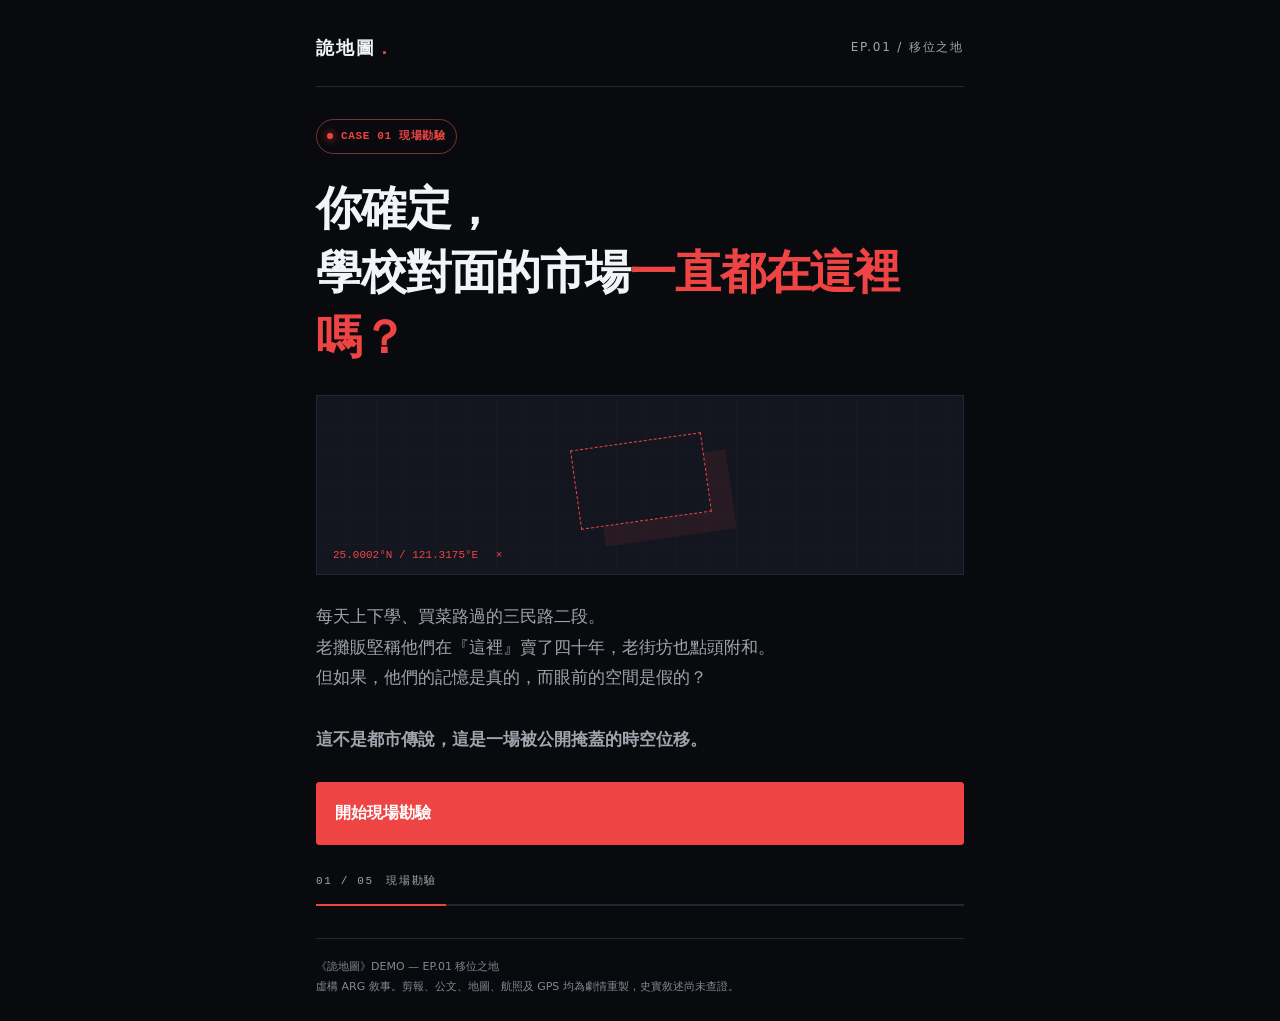
==== index.html @ fd5739d7 "Add files via upload" ====
<!doctype html><html lang="zh-Hant"><head><meta charset="utf-8"><meta name="viewport" content="width=device-width,initial-scale=1"><meta name="theme-color" content="#090a0d"><title>《詭地圖》Demo: EP.01 移位之地</title><style>
:root{color-scheme:dark;--bg:#0b0c0e;--panel:#15181f;--ink:#e9e8e2;--muted:#a1a5ae;--red:#ef4444;--line:#30343d}
*{box-sizing:border-box}body{margin:0;background:var(--bg);color:var(--ink);font-family:system-ui,-apple-system,"Noto Sans TC",sans-serif;line-height:1.8}button{font:inherit;cursor:pointer}button:focus-visible,[tabindex]:focus-visible{outline:3px solid #ffcf88;outline-offset:5px}button:disabled{cursor:default}main{max-width:640px;margin:auto;padding:24px 20px 48px}.masthead{display:flex;justify-content:space-between;align-items:center;padding:8px 0 22px;border-bottom:1px solid var(--line);font-size:12px;letter-spacing:.15em;color:var(--muted)}.brand{color:var(--ink);font-weight:800;font-size:18px}.screen{display:none;padding-top:32px}.screen.active{display:block}[hidden]{display:none!important}.badge{display:inline-block;color:var(--red);font:700 11px/1.7 monospace;letter-spacing:.12em;border:1px solid #793333;padding:7px 10px}.eyebrow{font:12px/1.6 monospace;letter-spacing:.2em;color:var(--muted)}h1,h2{line-height:1.4;letter-spacing:-.025em;margin:22px 0}h1{font-size:clamp(30px,7vw,46px)}h2{font-size:clamp(26px,6vw,34px)}p{margin:16px 0}.muted{color:var(--muted)}.lead{font-size:17px}.action{display:block;width:100%;border:1px solid var(--red);border-radius:3px;background:var(--red);color:#fff;padding:16px 18px;text-align:left;font-weight:750;margin-top:28px;min-height:56px}.action:hover{background:#d83434}.panel{background:var(--panel);border:1px solid var(--line);padding:22px}.hook-art{height:180px;position:relative;overflow:hidden;margin:26px 0;background:repeating-linear-gradient(0deg,transparent 0 29px,#252a334d 30px),repeating-linear-gradient(90deg,transparent 0 29px,#252a334d 30px),var(--panel);border:1px solid var(--line)}.hook-art:before{content:"";position:absolute;width:130px;height:78px;left:calc(50% - 65px);top:45px;border:1px dashed #ef4444;transform:rotate(-8deg);box-shadow:22px 20px 0 #ef444417}.hook-art:after{content:"25.0002°N / 121.3175°E　 ×";position:absolute;bottom:12px;left:16px;color:var(--red);font:11px monospace}.quote{border-left:2px solid var(--red);padding-left:18px}.progress{display:flex;flex-wrap:wrap;gap:8px;margin:22px 0 16px}.tag{font:12px/1.7 monospace;padding:7px 9px;border:1px solid var(--line);background:var(--panel);color:var(--muted)}.tag.found{color:#ff9292;border-color:#a13a3a}.document{color:#29271f;background:#e9dfc6;background-image:repeating-linear-gradient(0deg,#82744608 0 1px,transparent 1px 5px);padding:26px 22px;border:1px solid #b6a989;font-family:"Noto Serif TC","PMingLiU",serif;box-shadow:0 10px 30px #0005}.doc-top{font-size:11px;color:#6c624e;letter-spacing:.12em;border-bottom:1px solid #aa9d80;padding-bottom:12px}.document h3{text-align:center;font-size:24px;margin:22px 0 8px}.doc-number{text-align:right;font-size:12px}.document p{line-height:2}.clue{display:inline-flex;align-items:center;justify-content:center;min-height:46px;min-width:54px;padding:2px 10px;margin:3px 2px;border:1px dashed #867b66;border-radius:3px;background:#fff4;color:#28241c;font-weight:bold;vertical-align:middle}.clue:hover{background:#fff9}.clue[aria-pressed="true"]{background:#ef444426;color:#a91b1b;border:2px solid #b92828;text-decoration:underline;text-underline-offset:5px}.stamp{display:none;transform:rotate(-5deg);border:3px double #b12626;color:#ac2222;text-align:center;padding:12px 8px;margin:25px 0 10px;font:700 14px/1.8 monospace;letter-spacing:.05em}.stamp.visible{display:block}.insight{margin-top:24px;border-left:3px solid var(--red);padding:2px 0 2px 18px}.map-legend{display:flex;justify-content:space-between;font:11px monospace;color:var(--muted);margin:22px 0 10px}.comparison{position:relative;aspect-ratio:1/1;width:100%;overflow:hidden;border:1px solid #62615b;background:#ded1ac;touch-action:pan-y;user-select:none;-webkit-user-select:none}.map-layer{position:absolute;inset:0;width:100%;height:100%}.modern{clip-path:inset(0 0 0 50%)}.divider{position:absolute;left:50%;top:0;bottom:0;width:48px;transform:translateX(-50%);cursor:ew-resize;touch-action:none;z-index:3}.divider:before{content:"";position:absolute;left:23px;top:0;bottom:0;width:2px;background:#fff;box-shadow:0 0 8px #0008}.grip{position:absolute;top:50%;left:0;transform:translateY(-50%);width:48px;height:54px;display:grid;place-items:center;border:1px solid #ff9999;border-radius:4px;background:#ba3232;color:#fff;box-shadow:0 4px 15px #0006;font:20px monospace}.map-help{font-size:12px;color:var(--muted);text-align:center;margin:10px 0 22px}.note-title{font:11px monospace;color:var(--red);letter-spacing:.12em}.observation p{font-size:14px}.case-seal{width:70px;height:70px;border:1px solid #803333;border-radius:50%;display:grid;place-items:center;color:var(--red);font:32px monospace;margin:32px 0}.punchline{font-size:clamp(28px,6.8vw,42px);line-height:1.6}.red{color:var(--red)}dl{margin:0}dl>div{padding:15px 0;border-bottom:1px solid var(--line)}dl>div:last-child{border:0;padding-bottom:0}dt{font:11px monospace;color:var(--muted);letter-spacing:.1em}dd{margin:6px 0 0;font-size:15px}.footer{color:#828793;font-size:11px;line-height:1.8;border-top:1px solid var(--line);margin-top:32px;padding-top:18px}.steps{font:11px monospace;color:var(--muted);margin-top:28px;letter-spacing:.15em}@media(max-width:380px){main{padding:16px 14px 32px}.document{padding:20px 14px}.panel{padding:18px}.badge{letter-spacing:0}}

:root{--bg:#090a0d;--panel:#13161f;--line:#232735;--ink:#f1f5f9}main{max-width:680px;margin:0 auto;padding:24px 16px;min-height:100vh}.badge{border-radius:30px;letter-spacing:.06em}.badge:before{content:"";display:inline-block;width:6px;height:6px;border-radius:50%;background:var(--red);box-shadow:0 0 9px var(--red);margin-right:8px}.document{background-color:#f5eee1;color:#1c1917;margin-top:20px}.document.newspaper{background-color:#e5d8be;border-top:4px double #73614d}.document p{line-height:2.15}.clue{font-family:inherit;max-width:100%;min-height:48px;white-space:normal;text-align:left}.clue.selected{background:rgba(239,68,68,.2);border-bottom:2px solid #ef4444;color:#922c29}.clue.invalid{border-color:#b77916;background:#f59e0b25}.slot{padding:11px 14px;border:1px solid var(--line);font-size:13px;margin:8px 0;color:var(--muted)}.slot.confirmed{color:#ffadad;border-color:#884141;background:#ef44440c}.feedback{min-height:28px;color:#f5bb5f;font-size:13px}.stamp{color:#ef4444;border-color:#ef4444;position:relative;background:#13161fe8}.stamp.visible{animation:stamp-pop .35s ease-out}@keyframes stamp-pop{from{transform:scale(1.16) rotate(-5deg);opacity:0}to{transform:scale(1) rotate(-5deg);opacity:1}}.comparison{max-width:400px;max-height:400px;margin:auto;touch-action:none;--pos:50%}.modern{clip-path:inset(0 0 0 calc(var(--pos,50%)))}.divider{left:var(--pos,50%)}.map-legend{max-width:400px;margin:22px auto 10px}.era-controls{display:flex;gap:6px;margin:20px 0 12px}.era-controls button{flex:1;padding:12px 4px;min-height:48px;border:1px solid var(--line);background:var(--panel);color:var(--muted);font-size:12px;border-radius:4px}.era-controls button[aria-pressed=true]{background:#ef444419;border-color:var(--red);color:#fff}.gps-map{position:relative;aspect-ratio:1;max-width:500px;margin:auto;overflow:hidden;border:1px solid var(--line)}.gps-map svg{display:block;width:100%;height:100%}.era-layer{display:none}.era-layer.active{display:block}.diagnosis{font-size:14px;padding:16px;background:var(--panel);border-left:2px solid var(--red);min-height:112px}.chilling-quote{padding:30px 12px;margin-top:24px;border-top:1px solid #733737;border-bottom:1px solid #733737;text-align:center;font-size:23px;letter-spacing:.08em}.chilling-quote strong{font-size:32px;color:var(--red)}.punchline{text-align:center;font-size:26px;font-weight:900;margin:32px 0;line-height:1.5}.punchline span{display:block;margin-top:8px}.simulation{font-size:11px;color:#8d929d;margin:10px 0}.context{font-size:14px}.progress-bar{height:2px;background:var(--line);margin-top:16px}.progress-bar span{display:block;background:var(--red);width:20%;height:2px}@media(prefers-reduced-motion:reduce){*{animation:none!important;scroll-behavior:auto!important}}
</style></head><body><main>
<header class="masthead"><span class="brand">詭地圖<span class="red">．</span></span><span>EP.01 / 移位之地</span></header>
<section class="screen active" id="screen-intro" aria-labelledby="intro-title"><span class="badge">CASE 01 現場勘驗</span><h1 id="intro-title" tabindex="-1">你確定，<br>學校對面的市場<span class="red">一直都在這裡嗎？</span></h1><div class="hook-art" aria-hidden="true"></div><p class="muted lead">每天上下學、買菜路過的三民路二段。<br>老攤販堅稱他們在『這裡』賣了四十年，老街坊也點頭附和。<br>但如果，他們的記憶是真的，而眼前的空間是假的？<br><br><strong class="white">這不是都市傳說，這是一場被公開掩蓋的時空位移。</strong></p><button class="action" data-next="screen-evidence-1">開始現場勘驗</button></section>
<section class="screen" id="screen-evidence-1" aria-labelledby="evidence-title"><span class="badge">EVIDENCE 01 供詞與官方檔案交叉審查</span><h2 id="evidence-title" tabindex="-1">同一句「這裡」，<br>兩個不同的地址。</h2><p><strong>老攤販堅稱在『這裡』賣了40年。請從下方兩份檔案中，各找出一個互相矛盾的空間事實：</strong></p><div aria-live="polite"><div id="slot-a" class="slot">檔案 A 矛盾：等待選取...</div><div id="slot-b" class="slot">檔案 B 矛盾：等待選取...</div></div>
<article class="document newspaper"><div class="doc-top">FILE A / 劇情剪報重製</div><h3>四十年的店，搬得走嗎？</h3><p class="doc-number">《桃城民報》2020.10.15 地方專題</p><p>走進昏暗潮濕的走廊，林老闆一邊剁肉一邊苦笑。<br>『我們在<button class="clue" data-doc="a" data-valid="true" aria-pressed="false">中正路老店做了四十年</button>，兩代人的青春都在這。如今市府捷運要動工，說要拆遷，叫大家怎麼捨得？』<br>市場自治會表示，曾爭取配合<button class="clue" data-doc="a" data-valid="false" aria-pressed="false">G07站施工期程</button>延緩搬遷，但未獲採納...</p></article>
<article class="document"><div class="doc-top">FILE B / 劇情公文重製・非原件</div><h3>桃園市政府捷運工程局</h3><p class="doc-number">桃園市政府捷運工程局 / 桃捷字第1100018號</p><p>主旨：捷運綠線 G08 站工區範圍內舊市場拆遷公告。<br>說明：<br>一、原建物將於 110 年 3 月 31 日封閉拆除。<br>二、安置基地為小檜溪重劃區<button class="clue" data-doc="b" data-valid="true" aria-pressed="false">三民路二段新址</button>，定於民國 110 年 <button class="clue" data-doc="b" data-valid="false" aria-pressed="false">4月開始試營運</button>。<br>三、請各商戶依排定動線遷入，原址列入捷運開挖禁區。</p></article>
<p class="feedback" id="feedback" role="status"></p><div id="deduction" hidden><div class="stamp visible">[ 空間位移確定：供詞矛盾 ]</div><div class="panel"><p>「老攤販沒有說謊，但他口中的『這裡』根本不是『這裡』。<br>他賣了 40 年的是中正路舊址；學校對面的這座鋼構建築，遷入甚至還不滿 10 年。」</p></div><button class="action" data-next="screen-curtain">市場搬來以前，這裡到底是什麼？ →</button></div></section>
<section class="screen" id="screen-curtain" aria-labelledby="curtain-title"><span class="badge">EVIDENCE 02 同坐標對位 (25.0002°N, 121.3175°E)</span><h2 id="curtain-title" tabindex="-1">街道下面，是另一個年代。</h2><p class="muted">左右拖動中央白線，親手把現代城市像貼紙一樣剝開：</p><div class="map-legend"><span>1904 / 臺灣堡圖</span><span>2026 / 現代街廓</span></div><div class="comparison" id="comparison"><svg class="map-layer" viewBox="0 0 500 500" role="img" aria-label="1904臺灣堡圖風格示意：小檜溪庄的水田、水道和竹圍">
<defs><pattern id="paddy-pattern" width="35" height="35" patternUnits="userSpaceOnUse"><path d="M9 20v-9m-5 6 5-6 5 6m10 13v-9m-5 6 5-6 5 6" fill="none" stroke="#887951" stroke-width="1"/></pattern><pattern id="bamboo" width="14" height="14" patternUnits="userSpaceOnUse"><path d="M4 0v14M0 5h8M0 10h8M4 6l8-4" stroke="#626347" fill="none"/></pattern></defs>
<path fill="#ded3bc" d="M0 0h500v500H0z"/><path fill="url(#paddy-pattern)" d="M0 0h500v500H0z"/>
<g fill="none" stroke="#b1a17b" stroke-width="2"><path d="M0 100 150 120 220 70 500 96M0 327 130 290 278 350 500 325M100 0 120 125 90 285 145 500M370 0 355 150 410 310 362 500"/></g>
<path d="M-20 405C90 400 66 300 170 298S296 230 282 162 380 125 374 50 449 13 512-20" fill="none" stroke="#807e60" stroke-width="21"/><path d="M-20 405C90 400 66 300 170 298S296 230 282 162 380 125 374 50 449 13 512-20" fill="none" stroke="#4d7367" stroke-width="12" opacity="0.6"/>
<path d="M37 170Q92 140 158 166L197 220 162 263 74 259 30 218Z" fill="#d7c79e" stroke="#506746" stroke-width="8" stroke-dasharray="3 5"/>
<g fill="#746851" stroke="#524b3b"><path d="M65 189h28v19H65zM110 176h24v21h-24zM135 214h30v18h-30zM79 226h25v17H79z"/></g>
<g fill="#524a36" font-family="serif"><text x="28" y="46" font-size="15">明治三十七年・臺灣堡圖</text><text x="308" y="387" font-size="23" writing-mode="vertical-rl">桃澗堡 小檜溪庄</text><text x="168" y="420" font-size="13" transform="rotate(-23 168 420)">水 田</text></g>
<g stroke="#ef4444" fill="none" stroke-width="1.5"><circle cx="250" cy="250" r="15"/><path d="M225 250h50M250 225v50"/></g><text x="24" y="476" fill="#75664b" font-size="10">堡圖風格重繪 / 非測繪原圖</text>
<text x="42" y="283" fill="#506746" font-family="serif" font-size="14">竹圍宅院</text><text x="300" y="112" fill="#4d7367" font-family="serif" font-size="14">灌溉水圳</text></svg><svg class="map-layer modern" id="modern-map" viewBox="0 0 500 500" role="img" aria-label="2026街廓示意：三民路二段、自強路、新永和市場與青溪國小">
<path fill="#121622" d="M0 0h500v500H0z"/><g fill="#28333e" stroke="#41505b" stroke-width="2"><path d="M20 22h172v106H20zM238 22h240v106H238zM22 190h169v124H22zM20 368h172v109H20zM352 190h125v120H352zM355 370h122v107H355z"/></g>
<g stroke="#52616a" fill="none"><path d="M0 158h500M220 0v500M0 343h500" stroke-width="33"/><path d="M0 158h500M220 0v500M0 343h500" stroke="#929684" stroke-width="1" stroke-dasharray="10 10"/></g>
<path fill="#744244" stroke="#ef7777" stroke-width="2" d="M244 200h95v102h-95z"/><path fill="#344d46" stroke="#779389" stroke-width="2" d="M245 373h95v100h-95z"/>
<g fill="#ebeee9" font-family="sans-serif" text-anchor="middle"><text x="352" y="153" font-size="17">三民路二段</text><text x="220" y="80" font-size="16" writing-mode="vertical-rl">自強路</text><text x="291" y="227" font-size="13">新永和市場</text><text x="291" y="247" font-size="10">(2021遷入)</text><text x="292" y="407" font-size="13">青溪國小</text><text x="292" y="427" font-size="10">(自強路80號)</text></g>
<g stroke="#ef4444" fill="none" stroke-width="1.5"><circle cx="250" cy="250" r="15"/><path d="M225 250h50M250 225v50"/></g><text x="24" y="476" fill="#b0bdc6" font-size="10">2026 街廓示意 / 非導航用途</text>
</svg><div class="divider" id="divider" role="slider" tabindex="0" aria-label="歷史地圖顯示比例" aria-valuemin="0" aria-valuemax="100" aria-valuenow="50" aria-orientation="horizontal"><span class="grip" aria-hidden="true">‹ ›</span></div></div><p class="map-help">拖曳白線，或使用方向鍵調整</p><aside class="panel observation"><p><strong>對位現勘紀錄：</strong><br>你現在站立的市場生鮮區與柏油車道，百年前完全沒有街道痕跡。整片都是<strong>桃澗堡小檜溪庄</strong>的連綿水田，只有一條無名古水圳穿過今天的三民路。</p></aside><p class="simulation">劇情地圖示意重繪，非原始堡圖或精確測繪套疊。</p><button class="action" data-next="screen-chronology">調閱最後失蹤者 GPS 檔案 →</button></section>
<section class="screen" id="screen-chronology" aria-labelledby="chronology-title"><span class="badge">EVIDENCE 03 失蹤者軌跡異常檢驗</span><h2 id="chronology-title" tabindex="-1">她走過的路，<br>不在這張地圖上。</h2><div class="panel context">2026 年 10 月 2 日 21:14，青溪國小周邊一名女學生失去聯絡。<br>警方調出她的智慧手環最後 500 公尺 GPS 航跡——路線極其荒謬，完全無法解釋。</div><p class="simulation">虛構失蹤案件 / 模擬 GPS 航跡</p><div class="era-controls" role="group" aria-label="切換背景年代"><button data-era="2026" aria-pressed="true">2026 現代街區</button><button data-era="1904" aria-pressed="false">1904 臺灣堡圖</button><button data-era="1945" aria-pressed="false">1945 航照空拍</button></div>
<div class="gps-map"><svg viewBox="0 0 500 500" role="img" aria-labelledby="gps-title"><title id="gps-title">固定GPS紅線與三年代背景比較</title><defs><pattern id="gps-paddy" width="30" height="30" patternUnits="userSpaceOnUse"><path d="M10 24V9m-5 7 5-7 5 7" fill="none" stroke="#7b7754" stroke-width="1"/></pattern><pattern id="tree-pattern" width="47" height="41" patternUnits="userSpaceOnUse"><circle cx="13" cy="12" r="11" fill="#343a35"/><circle cx="35" cy="31" r="13" fill="#555d53"/><circle cx="11" cy="10" r="6" fill="#747b68"/></pattern><filter id="grain"><feTurbulence type="fractalNoise" baseFrequency=".65" numOctaves="3" seed="9"/><feColorMatrix type="saturate" values="0"/><feComponentTransfer><feFuncA type="linear" slope=".23"/></feComponentTransfer><feBlend in="SourceGraphic" mode="multiply"/></filter><filter id="glow" x="-100%" y="-100%" width="300%" height="300%"><feGaussianBlur stdDeviation="3"/></filter></defs>
<g class="era-layer active" id="era-2026"><path fill="#121622" d="M0 0h500v500H0z"/><g fill="#2b3546" stroke="#5e6a80" stroke-width="2"><path d="M85 220h194v145H85z"/><path d="M300 120h143v130H300z"/><path d="M32 22h230v95H32zM25 140h200v52H25zM330 315h150v153H330z"/></g><path d="M0 400h500M290 0v500" stroke="#64717f" stroke-width="25"/><path d="M300 125H445V260H300" stroke="#e0d9c7" stroke-width="7" fill="none"/><path d="M365 50v58h90V50" stroke="#637080" stroke-width="12" fill="none"/><g fill="#e1e6ec" font-size="15" font-family="sans-serif"><text x="105" y="260">新永和市場</text><text x="109" y="282" font-size="11">生鮮區 / 鋼構鐵皮</text><text x="325" y="167">青溪國小</text><text x="315" y="189" font-size="11">混凝土圍牆</text><text x="35" y="392">三民路二段</text><text x="301" y="470" transform="rotate(-90 301 470)">自強路</text><text x="368" y="40" font-size="12">封閉盲巷</text></g></g>
<g class="era-layer" id="era-1904"><path fill="#ded3bc" d="M0 0h500v500H0z"/><path fill="url(#gps-paddy)" d="M0 0h500v500H0z"/><g fill="#8ca99855" stroke="#768b72" stroke-width="2"><path d="M20 80h230l-30 140-100 80H20zM40 330l65 17-63 111zM270 290l80-46 120 12v209H120z"/></g><path d="M0 310Q90 285 110 218T255 122T485 28" stroke="#4d7367" opacity=".6" stroke-width="12" fill="none"/><path d="M80 420L160 330L250 250L320 200L410 90" stroke="#807957" stroke-width="23" stroke-linejoin="round" fill="none"/><path d="M80 420L160 330L250 250L320 200L410 90" stroke="#c5b895" stroke-width="16" stroke-linejoin="round" fill="none"/><ellipse cx="413" cy="67" rx="57" ry="44" stroke="#506746" stroke-width="9" stroke-dasharray="3 5" fill="#c8bd9d"/><path d="M390 46h43v30h-43z" fill="#635c47"/><g font-family="serif" fill="#4f5237" font-size="18"><text x="27" y="48">桃澗堡 小檜溪庄</text><text x="302" y="335">水田埂道</text><text x="308" y="112" font-size="13">竹圍入口</text></g></g>
<g class="era-layer" id="era-1945"><g filter="url(#grain)"><path fill="#909085" d="M0 0h500v500H0z"/><path fill="url(#tree-pattern)" d="M0 0h500v500H0z"/><g fill="#919487" stroke="#373e37" stroke-width="7"><path d="M20 30h240v115L90 255H20zM280 293l110-54 88 56v180H161zM14 353l40-5 52 101-92 31z"/></g><path d="M80 420L160 330L250 250L320 200L410 90" stroke="#4d5149" stroke-width="33" stroke-linejoin="round" fill="none"/><path d="M80 420L160 330L250 250L320 200L410 90" stroke="#cac8b9" stroke-width="20" stroke-linejoin="round" fill="none"/><path d="M389 38h57v44h-57z" stroke="#3c403b" stroke-width="8" fill="#bab8aa"/></g><text x="20" y="28" fill="#fff" font-size="12" font-family="monospace">1945 / AERIAL RECONSTRUCTION</text></g>
<g id="gps-track"><path d="M 80 420 L 160 330 L 250 250 L 320 200 L 410 90" fill="none" stroke="#ef4444" stroke-width="4" stroke-dasharray="9 6" stroke-linecap="round"/><g fill="#ef4444" filter="url(#glow)"><circle cx="80" cy="420" r="9"/><circle cx="250" cy="250" r="9"/><circle cx="320" cy="200" r="9"/><circle cx="410" cy="90" r="9"/></g><g fill="#ef4444" stroke="#fff" stroke-width="2"><circle cx="80" cy="420" r="5"/><circle cx="250" cy="250" r="5"/><circle cx="320" cy="200" r="5"/><circle cx="410" cy="90" r="5"/></g><g fill="#fff" stroke="#17191f" stroke-width="4" paint-order="stroke" font-family="sans-serif" font-size="13"><text x="20" y="449">起點: 三民路口</text><text x="115" y="235">點 2: 穿越生鮮區鐵皮</text><text x="321" y="221">點 3: 橫穿校園圍牆</text><text x="291" y="74">終點: 滯留消失</text></g></g></svg></div>
<div class="diagnosis" id="diagnosis" aria-live="polite"></div><p class="simulation">三個年代均為劇情示意；1945 圖層是 SVG 模擬航照，不是真實歷史照片。</p><div id="climax" hidden><div class="chilling-quote">她沒有走錯路。<br><strong>她走錯了年代。</strong></div><button class="action" data-next="screen-finale">封存全案調查結論 →</button></div></section>
<section class="screen" id="screen-finale" aria-labelledby="finale-title"><span class="badge">CASE CLOSED // 全案存檔</span><h2 class="punchline" id="finale-title" tabindex="-1">失蹤的人是編的，<br><span class="red">消失的地方都是真的。</span></h2><div class="panel"><span class="note-title">ARCHIVE / 劇情內調查結論</span><dl><div><dt>核心坐標</dt><dd>25.0002°N, 121.3175°E（桃園區三民路二段 / 自強路口）</dd></div><div><dt>官方實證</dt><dd>新永和市場係因捷運 G08 站工程，於 2021 年 4 月自中正路遷入。</dd></div><div><dt>地層解剖</dt><dd>1904 年堡圖、1945 年航照共同證實，現代市場與校園地底深埋著桃澗堡小檜溪庄的古圳道、田埂與土徑。</dd></div></dl></div><button class="action" id="restart">重新勘驗案發現場</button></section>
<div class="steps" id="step-count" aria-live="polite">01 / 05　現場勘驗</div><div class="progress-bar" aria-hidden="true"><span id="progress-fill"></span></div><footer class="footer">《詭地圖》DEMO — EP.01 移位之地<br>虛構 ARG 敘事。剪報、公文、地圖、航照及 GPS 均為劇情重製，史實敘述尚未查證。</footer><noscript><p>請啟用 JavaScript 以操作線索與地圖。</p></noscript></main>
<script>
'use strict';
const screenOrder=['screen-intro','screen-evidence-1','screen-curtain','screen-chronology','screen-finale'];
const screenNames=['現場勘驗','交叉審查','同坐標對位','軌跡異常','全案存檔'];
const found=new Set();let historicalViewed=false;
function switchScreen(id){
 const next=document.getElementById(id),index=screenOrder.indexOf(id);
 if(!next||index<0||(index>=2&&found.size<2)||(index===4&&!historicalViewed))return;
 document.querySelectorAll('.screen').forEach(s=>{const active=s===next;s.classList.toggle('active',active);s.style.display=active?'block':'none';});
 document.getElementById('step-count').textContent=String(index+1).padStart(2,'0')+' / 05　'+screenNames[index];
 document.getElementById('progress-fill').style.width=((index+1)*20)+'%';window.scrollTo(0,0);next.querySelector('h1,h2').focus({preventScroll:true});
}
const invalidTimers=new WeakMap();
function selectClue(element){
 const feedback=document.getElementById('feedback');
 if(element.dataset.valid!=='true'){
  element.classList.add('invalid');clearTimeout(invalidTimers.get(element));invalidTimers.set(element,setTimeout(()=>element.classList.remove('invalid'),850));
  feedback.textContent='「[無效線索] 該資訊未構成空間矛盾，請重新比對地點與歷史時間。」';return;
 }
 const doc=element.dataset.doc;if(found.has(doc))return;
 found.add(doc);element.classList.add('selected');element.setAttribute('aria-pressed','true');
 const slot=document.getElementById('slot-'+doc);slot.classList.add('confirmed');slot.textContent=doc==='a'?'✓ 證言原址：中正路 (40年老店)':'✓ 現存位置：三民路二段 (2021遷入)';
 feedback.textContent=found.size===2?'兩份空間線索已交叉確認。':'已記錄地點線索，請繼續比對另一份檔案。';
 if(found.size===2)document.getElementById('deduction').hidden=false;
}
document.querySelectorAll('[data-next]').forEach(b=>b.addEventListener('click',()=>switchScreen(b.dataset.next)));
document.querySelectorAll('.clue').forEach(b=>b.addEventListener('click',()=>selectClue(b)));
const box=document.getElementById('comparison'),handle=document.getElementById('divider');let pos=50,mouse=false,touchId=null;
function setPosition(value){pos=Math.max(0,Math.min(100,value));box.style.setProperty('--pos',pos+'%');handle.setAttribute('aria-valuenow',Math.round(pos));handle.setAttribute('aria-valuetext','1904地圖 '+Math.round(pos)+'%，2026地圖 '+Math.round(100-pos)+'%');}
function drag(x){const r=box.getBoundingClientRect();if(r.width)setPosition((x-r.left)/r.width*100);}
box.addEventListener('mousedown',e=>{if(e.button!==0)return;e.preventDefault();mouse=true;handle.focus({preventScroll:true});drag(e.clientX);});
window.addEventListener('mousemove',e=>{if(mouse)drag(e.clientX);});window.addEventListener('mouseup',()=>mouse=false);
box.addEventListener('touchstart',e=>{if(touchId!==null)return;const t=e.changedTouches[0];touchId=t.identifier;if(e.cancelable)e.preventDefault();drag(t.clientX);},{passive:false});
window.addEventListener('touchmove',e=>{if(touchId===null)return;const t=Array.from(e.touches).find(t=>t.identifier===touchId);if(t){if(e.cancelable)e.preventDefault();drag(t.clientX);}},{passive:false});
function touchEnd(e){if(Array.from(e.changedTouches).some(t=>t.identifier===touchId))touchId=null;}
window.addEventListener('touchend',touchEnd);window.addEventListener('touchcancel',touchEnd);window.addEventListener('blur',()=>{mouse=false;touchId=null;});
handle.addEventListener('keydown',e=>{const step={ArrowLeft:-2,ArrowDown:-2,ArrowRight:2,ArrowUp:2};if(e.key in step){e.preventDefault();setPosition(pos+step[e.key]);}else if(e.key==='Home'||e.key==='End'){e.preventDefault();setPosition(e.key==='Home'?0:100);}});
const verdicts={
 '2026':['【現代視角判定】','軌跡嚴重異常。目標連續穿牆、在無路建築結構中直線行進，疑似設備嚴重漂移。','#ef4444'],
 '1904':['【1904 視角判定】','異常消除。紅線完全吻合小檜溪庄水田埂道與竹圍入口小徑。','#f59e0b'],
 '1945':['【1945 光學空拍實證】','歷史地貌確認。該路徑百年前為真實存在的聯絡土道，直至近代重劃才遭建築與馬路截斷掩埋。','#10b981']
};
function selectEra(era){if(!verdicts[era])return;
 document.querySelectorAll('.era-layer').forEach(layer=>layer.classList.toggle('active',layer.id==='era-'+era));
 document.querySelectorAll('[data-era]').forEach(b=>b.setAttribute('aria-pressed',String(b.dataset.era===era)));
 const [title,text,color]=verdicts[era],label=document.createElement('span');label.style.color=color;label.textContent=title;
 const diagnosis=document.getElementById('diagnosis');diagnosis.replaceChildren(label,document.createTextNode(' '+text));diagnosis.style.borderColor=color;
 if(era!=='2026'){historicalViewed=true;document.getElementById('climax').hidden=false;}
}
document.querySelectorAll('[data-era]').forEach(b=>b.addEventListener('click',()=>selectEra(b.dataset.era)));
document.getElementById('restart').addEventListener('click',()=>location.reload());setPosition(50);selectEra('2026');
</script></body></html>
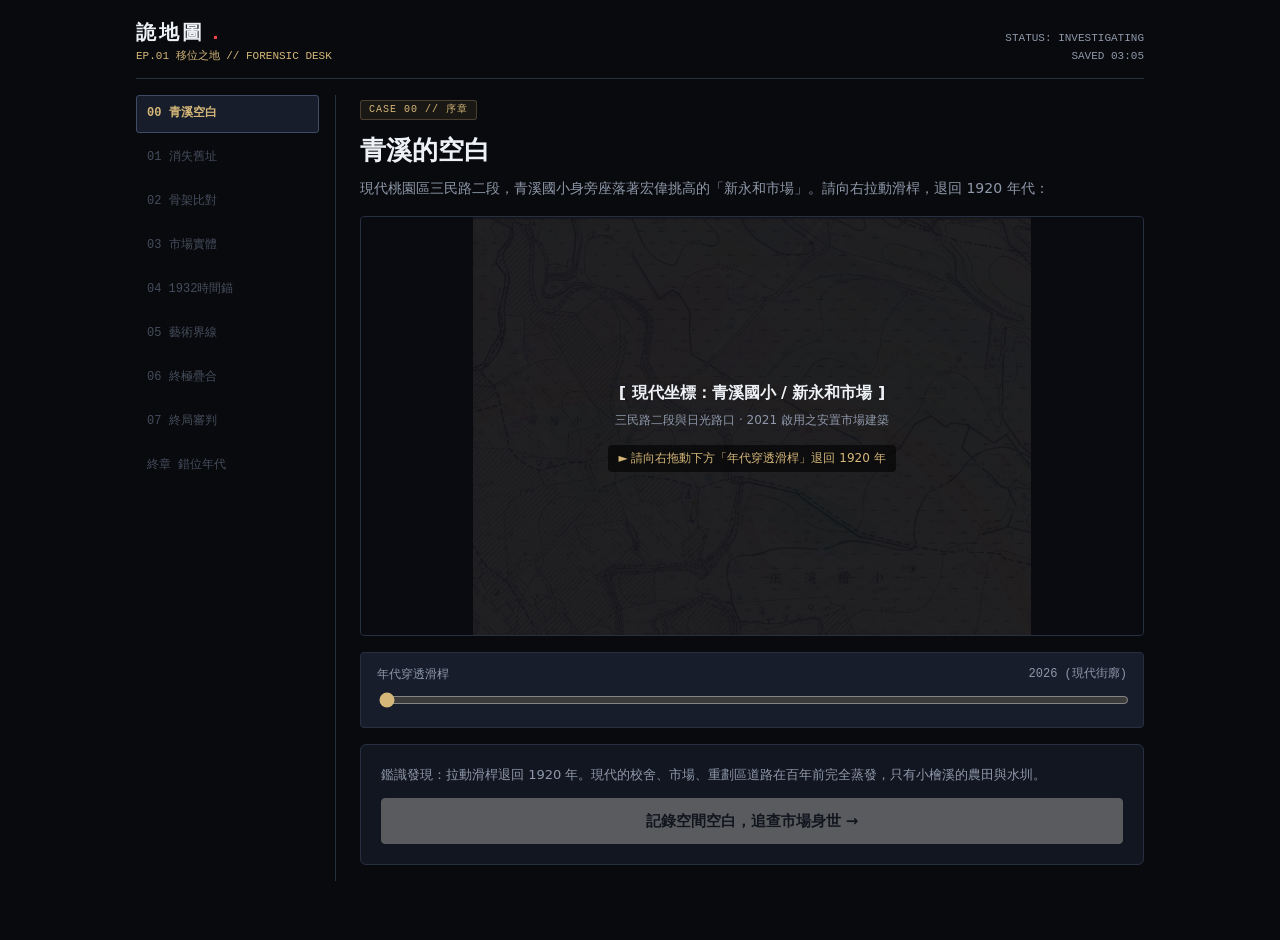
==== commit 68d7a75c: "Add files via upload" ====
--- a/index.html
+++ b/index.html
@@ -1,89 +1,747 @@
-<!doctype html><html lang="zh-Hant"><head><meta charset="utf-8"><meta name="viewport" content="width=device-width,initial-scale=1"><meta name="theme-color" content="#090a0d"><title>《詭地圖》Demo: EP.01 移位之地</title><style>
-:root{color-scheme:dark;--bg:#0b0c0e;--panel:#15181f;--ink:#e9e8e2;--muted:#a1a5ae;--red:#ef4444;--line:#30343d}
-*{box-sizing:border-box}body{margin:0;background:var(--bg);color:var(--ink);font-family:system-ui,-apple-system,"Noto Sans TC",sans-serif;line-height:1.8}button{font:inherit;cursor:pointer}button:focus-visible,[tabindex]:focus-visible{outline:3px solid #ffcf88;outline-offset:5px}button:disabled{cursor:default}main{max-width:640px;margin:auto;padding:24px 20px 48px}.masthead{display:flex;justify-content:space-between;align-items:center;padding:8px 0 22px;border-bottom:1px solid var(--line);font-size:12px;letter-spacing:.15em;color:var(--muted)}.brand{color:var(--ink);font-weight:800;font-size:18px}.screen{display:none;padding-top:32px}.screen.active{display:block}[hidden]{display:none!important}.badge{display:inline-block;color:var(--red);font:700 11px/1.7 monospace;letter-spacing:.12em;border:1px solid #793333;padding:7px 10px}.eyebrow{font:12px/1.6 monospace;letter-spacing:.2em;color:var(--muted)}h1,h2{line-height:1.4;letter-spacing:-.025em;margin:22px 0}h1{font-size:clamp(30px,7vw,46px)}h2{font-size:clamp(26px,6vw,34px)}p{margin:16px 0}.muted{color:var(--muted)}.lead{font-size:17px}.action{display:block;width:100%;border:1px solid var(--red);border-radius:3px;background:var(--red);color:#fff;padding:16px 18px;text-align:left;font-weight:750;margin-top:28px;min-height:56px}.action:hover{background:#d83434}.panel{background:var(--panel);border:1px solid var(--line);padding:22px}.hook-art{height:180px;position:relative;overflow:hidden;margin:26px 0;background:repeating-linear-gradient(0deg,transparent 0 29px,#252a334d 30px),repeating-linear-gradient(90deg,transparent 0 29px,#252a334d 30px),var(--panel);border:1px solid var(--line)}.hook-art:before{content:"";position:absolute;width:130px;height:78px;left:calc(50% - 65px);top:45px;border:1px dashed #ef4444;transform:rotate(-8deg);box-shadow:22px 20px 0 #ef444417}.hook-art:after{content:"25.0002°N / 121.3175°E　 ×";position:absolute;bottom:12px;left:16px;color:var(--red);font:11px monospace}.quote{border-left:2px solid var(--red);padding-left:18px}.progress{display:flex;flex-wrap:wrap;gap:8px;margin:22px 0 16px}.tag{font:12px/1.7 monospace;padding:7px 9px;border:1px solid var(--line);background:var(--panel);color:var(--muted)}.tag.found{color:#ff9292;border-color:#a13a3a}.document{color:#29271f;background:#e9dfc6;background-image:repeating-linear-gradient(0deg,#82744608 0 1px,transparent 1px 5px);padding:26px 22px;border:1px solid #b6a989;font-family:"Noto Serif TC","PMingLiU",serif;box-shadow:0 10px 30px #0005}.doc-top{font-size:11px;color:#6c624e;letter-spacing:.12em;border-bottom:1px solid #aa9d80;padding-bottom:12px}.document h3{text-align:center;font-size:24px;margin:22px 0 8px}.doc-number{text-align:right;font-size:12px}.document p{line-height:2}.clue{display:inline-flex;align-items:center;justify-content:center;min-height:46px;min-width:54px;padding:2px 10px;margin:3px 2px;border:1px dashed #867b66;border-radius:3px;background:#fff4;color:#28241c;font-weight:bold;vertical-align:middle}.clue:hover{background:#fff9}.clue[aria-pressed="true"]{background:#ef444426;color:#a91b1b;border:2px solid #b92828;text-decoration:underline;text-underline-offset:5px}.stamp{display:none;transform:rotate(-5deg);border:3px double #b12626;color:#ac2222;text-align:center;padding:12px 8px;margin:25px 0 10px;font:700 14px/1.8 monospace;letter-spacing:.05em}.stamp.visible{display:block}.insight{margin-top:24px;border-left:3px solid var(--red);padding:2px 0 2px 18px}.map-legend{display:flex;justify-content:space-between;font:11px monospace;color:var(--muted);margin:22px 0 10px}.comparison{position:relative;aspect-ratio:1/1;width:100%;overflow:hidden;border:1px solid #62615b;background:#ded1ac;touch-action:pan-y;user-select:none;-webkit-user-select:none}.map-layer{position:absolute;inset:0;width:100%;height:100%}.modern{clip-path:inset(0 0 0 50%)}.divider{position:absolute;left:50%;top:0;bottom:0;width:48px;transform:translateX(-50%);cursor:ew-resize;touch-action:none;z-index:3}.divider:before{content:"";position:absolute;left:23px;top:0;bottom:0;width:2px;background:#fff;box-shadow:0 0 8px #0008}.grip{position:absolute;top:50%;left:0;transform:translateY(-50%);width:48px;height:54px;display:grid;place-items:center;border:1px solid #ff9999;border-radius:4px;background:#ba3232;color:#fff;box-shadow:0 4px 15px #0006;font:20px monospace}.map-help{font-size:12px;color:var(--muted);text-align:center;margin:10px 0 22px}.note-title{font:11px monospace;color:var(--red);letter-spacing:.12em}.observation p{font-size:14px}.case-seal{width:70px;height:70px;border:1px solid #803333;border-radius:50%;display:grid;place-items:center;color:var(--red);font:32px monospace;margin:32px 0}.punchline{font-size:clamp(28px,6.8vw,42px);line-height:1.6}.red{color:var(--red)}dl{margin:0}dl>div{padding:15px 0;border-bottom:1px solid var(--line)}dl>div:last-child{border:0;padding-bottom:0}dt{font:11px monospace;color:var(--muted);letter-spacing:.1em}dd{margin:6px 0 0;font-size:15px}.footer{color:#828793;font-size:11px;line-height:1.8;border-top:1px solid var(--line);margin-top:32px;padding-top:18px}.steps{font:11px monospace;color:var(--muted);margin-top:28px;letter-spacing:.15em}@media(max-width:380px){main{padding:16px 14px 32px}.document{padding:20px 14px}.panel{padding:18px}.badge{letter-spacing:0}}
-
-:root{--bg:#090a0d;--panel:#13161f;--line:#232735;--ink:#f1f5f9}main{max-width:680px;margin:0 auto;padding:24px 16px;min-height:100vh}.badge{border-radius:30px;letter-spacing:.06em}.badge:before{content:"";display:inline-block;width:6px;height:6px;border-radius:50%;background:var(--red);box-shadow:0 0 9px var(--red);margin-right:8px}.document{background-color:#f5eee1;color:#1c1917;margin-top:20px}.document.newspaper{background-color:#e5d8be;border-top:4px double #73614d}.document p{line-height:2.15}.clue{font-family:inherit;max-width:100%;min-height:48px;white-space:normal;text-align:left}.clue.selected{background:rgba(239,68,68,.2);border-bottom:2px solid #ef4444;color:#922c29}.clue.invalid{border-color:#b77916;background:#f59e0b25}.slot{padding:11px 14px;border:1px solid var(--line);font-size:13px;margin:8px 0;color:var(--muted)}.slot.confirmed{color:#ffadad;border-color:#884141;background:#ef44440c}.feedback{min-height:28px;color:#f5bb5f;font-size:13px}.stamp{color:#ef4444;border-color:#ef4444;position:relative;background:#13161fe8}.stamp.visible{animation:stamp-pop .35s ease-out}@keyframes stamp-pop{from{transform:scale(1.16) rotate(-5deg);opacity:0}to{transform:scale(1) rotate(-5deg);opacity:1}}.comparison{max-width:400px;max-height:400px;margin:auto;touch-action:none;--pos:50%}.modern{clip-path:inset(0 0 0 calc(var(--pos,50%)))}.divider{left:var(--pos,50%)}.map-legend{max-width:400px;margin:22px auto 10px}.era-controls{display:flex;gap:6px;margin:20px 0 12px}.era-controls button{flex:1;padding:12px 4px;min-height:48px;border:1px solid var(--line);background:var(--panel);color:var(--muted);font-size:12px;border-radius:4px}.era-controls button[aria-pressed=true]{background:#ef444419;border-color:var(--red);color:#fff}.gps-map{position:relative;aspect-ratio:1;max-width:500px;margin:auto;overflow:hidden;border:1px solid var(--line)}.gps-map svg{display:block;width:100%;height:100%}.era-layer{display:none}.era-layer.active{display:block}.diagnosis{font-size:14px;padding:16px;background:var(--panel);border-left:2px solid var(--red);min-height:112px}.chilling-quote{padding:30px 12px;margin-top:24px;border-top:1px solid #733737;border-bottom:1px solid #733737;text-align:center;font-size:23px;letter-spacing:.08em}.chilling-quote strong{font-size:32px;color:var(--red)}.punchline{text-align:center;font-size:26px;font-weight:900;margin:32px 0;line-height:1.5}.punchline span{display:block;margin-top:8px}.simulation{font-size:11px;color:#8d929d;margin:10px 0}.context{font-size:14px}.progress-bar{height:2px;background:var(--line);margin-top:16px}.progress-bar span{display:block;background:var(--red);width:20%;height:2px}@media(prefers-reduced-motion:reduce){*{animation:none!important;scroll-behavior:auto!important}}
-</style></head><body><main>
-<header class="masthead"><span class="brand">詭地圖<span class="red">．</span></span><span>EP.01 / 移位之地</span></header>
-<section class="screen active" id="screen-intro" aria-labelledby="intro-title"><span class="badge">CASE 01 現場勘驗</span><h1 id="intro-title" tabindex="-1">你確定，<br>學校對面的市場<span class="red">一直都在這裡嗎？</span></h1><div class="hook-art" aria-hidden="true"></div><p class="muted lead">每天上下學、買菜路過的三民路二段。<br>老攤販堅稱他們在『這裡』賣了四十年，老街坊也點頭附和。<br>但如果，他們的記憶是真的，而眼前的空間是假的？<br><br><strong class="white">這不是都市傳說，這是一場被公開掩蓋的時空位移。</strong></p><button class="action" data-next="screen-evidence-1">開始現場勘驗</button></section>
-<section class="screen" id="screen-evidence-1" aria-labelledby="evidence-title"><span class="badge">EVIDENCE 01 供詞與官方檔案交叉審查</span><h2 id="evidence-title" tabindex="-1">同一句「這裡」，<br>兩個不同的地址。</h2><p><strong>老攤販堅稱在『這裡』賣了40年。請從下方兩份檔案中，各找出一個互相矛盾的空間事實：</strong></p><div aria-live="polite"><div id="slot-a" class="slot">檔案 A 矛盾：等待選取...</div><div id="slot-b" class="slot">檔案 B 矛盾：等待選取...</div></div>
-<article class="document newspaper"><div class="doc-top">FILE A / 劇情剪報重製</div><h3>四十年的店，搬得走嗎？</h3><p class="doc-number">《桃城民報》2020.10.15 地方專題</p><p>走進昏暗潮濕的走廊，林老闆一邊剁肉一邊苦笑。<br>『我們在<button class="clue" data-doc="a" data-valid="true" aria-pressed="false">中正路老店做了四十年</button>，兩代人的青春都在這。如今市府捷運要動工，說要拆遷，叫大家怎麼捨得？』<br>市場自治會表示，曾爭取配合<button class="clue" data-doc="a" data-valid="false" aria-pressed="false">G07站施工期程</button>延緩搬遷，但未獲採納...</p></article>
-<article class="document"><div class="doc-top">FILE B / 劇情公文重製・非原件</div><h3>桃園市政府捷運工程局</h3><p class="doc-number">桃園市政府捷運工程局 / 桃捷字第1100018號</p><p>主旨：捷運綠線 G08 站工區範圍內舊市場拆遷公告。<br>說明：<br>一、原建物將於 110 年 3 月 31 日封閉拆除。<br>二、安置基地為小檜溪重劃區<button class="clue" data-doc="b" data-valid="true" aria-pressed="false">三民路二段新址</button>，定於民國 110 年 <button class="clue" data-doc="b" data-valid="false" aria-pressed="false">4月開始試營運</button>。<br>三、請各商戶依排定動線遷入，原址列入捷運開挖禁區。</p></article>
-<p class="feedback" id="feedback" role="status"></p><div id="deduction" hidden><div class="stamp visible">[ 空間位移確定：供詞矛盾 ]</div><div class="panel"><p>「老攤販沒有說謊，但他口中的『這裡』根本不是『這裡』。<br>他賣了 40 年的是中正路舊址；學校對面的這座鋼構建築，遷入甚至還不滿 10 年。」</p></div><button class="action" data-next="screen-curtain">市場搬來以前，這裡到底是什麼？ →</button></div></section>
-<section class="screen" id="screen-curtain" aria-labelledby="curtain-title"><span class="badge">EVIDENCE 02 同坐標對位 (25.0002°N, 121.3175°E)</span><h2 id="curtain-title" tabindex="-1">街道下面，是另一個年代。</h2><p class="muted">左右拖動中央白線，親手把現代城市像貼紙一樣剝開：</p><div class="map-legend"><span>1904 / 臺灣堡圖</span><span>2026 / 現代街廓</span></div><div class="comparison" id="comparison"><svg class="map-layer" viewBox="0 0 500 500" role="img" aria-label="1904臺灣堡圖風格示意：小檜溪庄的水田、水道和竹圍">
-<defs><pattern id="paddy-pattern" width="35" height="35" patternUnits="userSpaceOnUse"><path d="M9 20v-9m-5 6 5-6 5 6m10 13v-9m-5 6 5-6 5 6" fill="none" stroke="#887951" stroke-width="1"/></pattern><pattern id="bamboo" width="14" height="14" patternUnits="userSpaceOnUse"><path d="M4 0v14M0 5h8M0 10h8M4 6l8-4" stroke="#626347" fill="none"/></pattern></defs>
-<path fill="#ded3bc" d="M0 0h500v500H0z"/><path fill="url(#paddy-pattern)" d="M0 0h500v500H0z"/>
-<g fill="none" stroke="#b1a17b" stroke-width="2"><path d="M0 100 150 120 220 70 500 96M0 327 130 290 278 350 500 325M100 0 120 125 90 285 145 500M370 0 355 150 410 310 362 500"/></g>
-<path d="M-20 405C90 400 66 300 170 298S296 230 282 162 380 125 374 50 449 13 512-20" fill="none" stroke="#807e60" stroke-width="21"/><path d="M-20 405C90 400 66 300 170 298S296 230 282 162 380 125 374 50 449 13 512-20" fill="none" stroke="#4d7367" stroke-width="12" opacity="0.6"/>
-<path d="M37 170Q92 140 158 166L197 220 162 263 74 259 30 218Z" fill="#d7c79e" stroke="#506746" stroke-width="8" stroke-dasharray="3 5"/>
-<g fill="#746851" stroke="#524b3b"><path d="M65 189h28v19H65zM110 176h24v21h-24zM135 214h30v18h-30zM79 226h25v17H79z"/></g>
-<g fill="#524a36" font-family="serif"><text x="28" y="46" font-size="15">明治三十七年・臺灣堡圖</text><text x="308" y="387" font-size="23" writing-mode="vertical-rl">桃澗堡 小檜溪庄</text><text x="168" y="420" font-size="13" transform="rotate(-23 168 420)">水 田</text></g>
-<g stroke="#ef4444" fill="none" stroke-width="1.5"><circle cx="250" cy="250" r="15"/><path d="M225 250h50M250 225v50"/></g><text x="24" y="476" fill="#75664b" font-size="10">堡圖風格重繪 / 非測繪原圖</text>
-<text x="42" y="283" fill="#506746" font-family="serif" font-size="14">竹圍宅院</text><text x="300" y="112" fill="#4d7367" font-family="serif" font-size="14">灌溉水圳</text></svg><svg class="map-layer modern" id="modern-map" viewBox="0 0 500 500" role="img" aria-label="2026街廓示意：三民路二段、自強路、新永和市場與青溪國小">
-<path fill="#121622" d="M0 0h500v500H0z"/><g fill="#28333e" stroke="#41505b" stroke-width="2"><path d="M20 22h172v106H20zM238 22h240v106H238zM22 190h169v124H22zM20 368h172v109H20zM352 190h125v120H352zM355 370h122v107H355z"/></g>
-<g stroke="#52616a" fill="none"><path d="M0 158h500M220 0v500M0 343h500" stroke-width="33"/><path d="M0 158h500M220 0v500M0 343h500" stroke="#929684" stroke-width="1" stroke-dasharray="10 10"/></g>
-<path fill="#744244" stroke="#ef7777" stroke-width="2" d="M244 200h95v102h-95z"/><path fill="#344d46" stroke="#779389" stroke-width="2" d="M245 373h95v100h-95z"/>
-<g fill="#ebeee9" font-family="sans-serif" text-anchor="middle"><text x="352" y="153" font-size="17">三民路二段</text><text x="220" y="80" font-size="16" writing-mode="vertical-rl">自強路</text><text x="291" y="227" font-size="13">新永和市場</text><text x="291" y="247" font-size="10">(2021遷入)</text><text x="292" y="407" font-size="13">青溪國小</text><text x="292" y="427" font-size="10">(自強路80號)</text></g>
-<g stroke="#ef4444" fill="none" stroke-width="1.5"><circle cx="250" cy="250" r="15"/><path d="M225 250h50M250 225v50"/></g><text x="24" y="476" fill="#b0bdc6" font-size="10">2026 街廓示意 / 非導航用途</text>
-</svg><div class="divider" id="divider" role="slider" tabindex="0" aria-label="歷史地圖顯示比例" aria-valuemin="0" aria-valuemax="100" aria-valuenow="50" aria-orientation="horizontal"><span class="grip" aria-hidden="true">‹ ›</span></div></div><p class="map-help">拖曳白線，或使用方向鍵調整</p><aside class="panel observation"><p><strong>對位現勘紀錄：</strong><br>你現在站立的市場生鮮區與柏油車道，百年前完全沒有街道痕跡。整片都是<strong>桃澗堡小檜溪庄</strong>的連綿水田，只有一條無名古水圳穿過今天的三民路。</p></aside><p class="simulation">劇情地圖示意重繪，非原始堡圖或精確測繪套疊。</p><button class="action" data-next="screen-chronology">調閱最後失蹤者 GPS 檔案 →</button></section>
-<section class="screen" id="screen-chronology" aria-labelledby="chronology-title"><span class="badge">EVIDENCE 03 失蹤者軌跡異常檢驗</span><h2 id="chronology-title" tabindex="-1">她走過的路，<br>不在這張地圖上。</h2><div class="panel context">2026 年 10 月 2 日 21:14，青溪國小周邊一名女學生失去聯絡。<br>警方調出她的智慧手環最後 500 公尺 GPS 航跡——路線極其荒謬，完全無法解釋。</div><p class="simulation">虛構失蹤案件 / 模擬 GPS 航跡</p><div class="era-controls" role="group" aria-label="切換背景年代"><button data-era="2026" aria-pressed="true">2026 現代街區</button><button data-era="1904" aria-pressed="false">1904 臺灣堡圖</button><button data-era="1945" aria-pressed="false">1945 航照空拍</button></div>
-<div class="gps-map"><svg viewBox="0 0 500 500" role="img" aria-labelledby="gps-title"><title id="gps-title">固定GPS紅線與三年代背景比較</title><defs><pattern id="gps-paddy" width="30" height="30" patternUnits="userSpaceOnUse"><path d="M10 24V9m-5 7 5-7 5 7" fill="none" stroke="#7b7754" stroke-width="1"/></pattern><pattern id="tree-pattern" width="47" height="41" patternUnits="userSpaceOnUse"><circle cx="13" cy="12" r="11" fill="#343a35"/><circle cx="35" cy="31" r="13" fill="#555d53"/><circle cx="11" cy="10" r="6" fill="#747b68"/></pattern><filter id="grain"><feTurbulence type="fractalNoise" baseFrequency=".65" numOctaves="3" seed="9"/><feColorMatrix type="saturate" values="0"/><feComponentTransfer><feFuncA type="linear" slope=".23"/></feComponentTransfer><feBlend in="SourceGraphic" mode="multiply"/></filter><filter id="glow" x="-100%" y="-100%" width="300%" height="300%"><feGaussianBlur stdDeviation="3"/></filter></defs>
-<g class="era-layer active" id="era-2026"><path fill="#121622" d="M0 0h500v500H0z"/><g fill="#2b3546" stroke="#5e6a80" stroke-width="2"><path d="M85 220h194v145H85z"/><path d="M300 120h143v130H300z"/><path d="M32 22h230v95H32zM25 140h200v52H25zM330 315h150v153H330z"/></g><path d="M0 400h500M290 0v500" stroke="#64717f" stroke-width="25"/><path d="M300 125H445V260H300" stroke="#e0d9c7" stroke-width="7" fill="none"/><path d="M365 50v58h90V50" stroke="#637080" stroke-width="12" fill="none"/><g fill="#e1e6ec" font-size="15" font-family="sans-serif"><text x="105" y="260">新永和市場</text><text x="109" y="282" font-size="11">生鮮區 / 鋼構鐵皮</text><text x="325" y="167">青溪國小</text><text x="315" y="189" font-size="11">混凝土圍牆</text><text x="35" y="392">三民路二段</text><text x="301" y="470" transform="rotate(-90 301 470)">自強路</text><text x="368" y="40" font-size="12">封閉盲巷</text></g></g>
-<g class="era-layer" id="era-1904"><path fill="#ded3bc" d="M0 0h500v500H0z"/><path fill="url(#gps-paddy)" d="M0 0h500v500H0z"/><g fill="#8ca99855" stroke="#768b72" stroke-width="2"><path d="M20 80h230l-30 140-100 80H20zM40 330l65 17-63 111zM270 290l80-46 120 12v209H120z"/></g><path d="M0 310Q90 285 110 218T255 122T485 28" stroke="#4d7367" opacity=".6" stroke-width="12" fill="none"/><path d="M80 420L160 330L250 250L320 200L410 90" stroke="#807957" stroke-width="23" stroke-linejoin="round" fill="none"/><path d="M80 420L160 330L250 250L320 200L410 90" stroke="#c5b895" stroke-width="16" stroke-linejoin="round" fill="none"/><ellipse cx="413" cy="67" rx="57" ry="44" stroke="#506746" stroke-width="9" stroke-dasharray="3 5" fill="#c8bd9d"/><path d="M390 46h43v30h-43z" fill="#635c47"/><g font-family="serif" fill="#4f5237" font-size="18"><text x="27" y="48">桃澗堡 小檜溪庄</text><text x="302" y="335">水田埂道</text><text x="308" y="112" font-size="13">竹圍入口</text></g></g>
-<g class="era-layer" id="era-1945"><g filter="url(#grain)"><path fill="#909085" d="M0 0h500v500H0z"/><path fill="url(#tree-pattern)" d="M0 0h500v500H0z"/><g fill="#919487" stroke="#373e37" stroke-width="7"><path d="M20 30h240v115L90 255H20zM280 293l110-54 88 56v180H161zM14 353l40-5 52 101-92 31z"/></g><path d="M80 420L160 330L250 250L320 200L410 90" stroke="#4d5149" stroke-width="33" stroke-linejoin="round" fill="none"/><path d="M80 420L160 330L250 250L320 200L410 90" stroke="#cac8b9" stroke-width="20" stroke-linejoin="round" fill="none"/><path d="M389 38h57v44h-57z" stroke="#3c403b" stroke-width="8" fill="#bab8aa"/></g><text x="20" y="28" fill="#fff" font-size="12" font-family="monospace">1945 / AERIAL RECONSTRUCTION</text></g>
-<g id="gps-track"><path d="M 80 420 L 160 330 L 250 250 L 320 200 L 410 90" fill="none" stroke="#ef4444" stroke-width="4" stroke-dasharray="9 6" stroke-linecap="round"/><g fill="#ef4444" filter="url(#glow)"><circle cx="80" cy="420" r="9"/><circle cx="250" cy="250" r="9"/><circle cx="320" cy="200" r="9"/><circle cx="410" cy="90" r="9"/></g><g fill="#ef4444" stroke="#fff" stroke-width="2"><circle cx="80" cy="420" r="5"/><circle cx="250" cy="250" r="5"/><circle cx="320" cy="200" r="5"/><circle cx="410" cy="90" r="5"/></g><g fill="#fff" stroke="#17191f" stroke-width="4" paint-order="stroke" font-family="sans-serif" font-size="13"><text x="20" y="449">起點: 三民路口</text><text x="115" y="235">點 2: 穿越生鮮區鐵皮</text><text x="321" y="221">點 3: 橫穿校園圍牆</text><text x="291" y="74">終點: 滯留消失</text></g></g></svg></div>
-<div class="diagnosis" id="diagnosis" aria-live="polite"></div><p class="simulation">三個年代均為劇情示意；1945 圖層是 SVG 模擬航照，不是真實歷史照片。</p><div id="climax" hidden><div class="chilling-quote">她沒有走錯路。<br><strong>她走錯了年代。</strong></div><button class="action" data-next="screen-finale">封存全案調查結論 →</button></div></section>
-<section class="screen" id="screen-finale" aria-labelledby="finale-title"><span class="badge">CASE CLOSED // 全案存檔</span><h2 class="punchline" id="finale-title" tabindex="-1">失蹤的人是編的，<br><span class="red">消失的地方都是真的。</span></h2><div class="panel"><span class="note-title">ARCHIVE / 劇情內調查結論</span><dl><div><dt>核心坐標</dt><dd>25.0002°N, 121.3175°E（桃園區三民路二段 / 自強路口）</dd></div><div><dt>官方實證</dt><dd>新永和市場係因捷運 G08 站工程，於 2021 年 4 月自中正路遷入。</dd></div><div><dt>地層解剖</dt><dd>1904 年堡圖、1945 年航照共同證實，現代市場與校園地底深埋著桃澗堡小檜溪庄的古圳道、田埂與土徑。</dd></div></dl></div><button class="action" id="restart">重新勘驗案發現場</button></section>
-<div class="steps" id="step-count" aria-live="polite">01 / 05　現場勘驗</div><div class="progress-bar" aria-hidden="true"><span id="progress-fill"></span></div><footer class="footer">《詭地圖》DEMO — EP.01 移位之地<br>虛構 ARG 敘事。剪報、公文、地圖、航照及 GPS 均為劇情重製，史實敘述尚未查證。</footer><noscript><p>請啟用 JavaScript 以操作線索與地圖。</p></noscript></main>
+<!doctype html>
+<html lang="zh-Hant">
+<head>
+<meta charset="utf-8">
+<meta name="viewport" content="width=device-width,initial-scale=1,maximum-scale=1,user-scalable=no">
+<meta name="theme-color" content="#090a0d">
+<title>詭地圖｜EP.01 移位之地</title>
+<style>
+:root {
+  --bg: #090a0d;
+  --panel: #121620;
+  --panel-alt: #171d2b;
+  --line: #272f40;
+  --line-strong: #404c66;
+  --text: #eef1f5;
+  --muted: #8e98aa;
+  --gold: #d5b779;
+  --red: #ef4444;
+  --cyan: #38bdf8;
+  --font-mono: ui-monospace, SFMono-Regular, Menlo, Monaco, Consolas, monospace;
+}
+* { box-sizing: border-box; -webkit-tap-highlight-color: transparent; }
+body {
+  margin: 0; background: var(--bg); color: var(--text);
+  font: 15px/1.6 system-ui, -apple-system, sans-serif;
+  user-select: none; -webkit-user-select: none;
+}
+button, input, select, textarea { font: inherit; }
+button {
+  cursor: pointer; border: 1px solid var(--line);
+  background: #19202e; color: var(--text); border-radius: 4px;
+  padding: 10px 16px; min-height: 44px; display: inline-flex;
+  align-items: center; justify-content: center; gap: 8px;
+  transition: all 0.15s ease;
+}
+button:hover { border-color: var(--gold); }
+button:active { transform: scale(0.98); }
+button.primary { background: #e1ddd1; color: #11141c; font-weight: 700; border-color: #e1ddd1; }
+button.primary:hover { background: #fff; }
+button.danger { border-color: var(--red); color: var(--red); }
+button:disabled { opacity: 0.35; cursor: not-allowed; }
+.mono { font-family: var(--font-mono); }
+
+/* Layout */
+main { max-width: 1040px; margin: auto; padding: 16px 16px 60px; min-height: 100vh; }
+header {
+  display: flex; justify-content: space-between; align-items: flex-end;
+  border-bottom: 1px solid var(--line); padding-bottom: 12px; margin-bottom: 16px;
+}
+.brand { font-size: 20px; font-weight: 900; letter-spacing: 0.15em; }
+.header-meta { font-size: 11px; color: var(--muted); text-align: right; }
+
+.workstation { display: grid; grid-template-columns: 200px 1fr; gap: 24px; }
+nav.step-list { display: flex; flex-direction: column; gap: 6px; border-right: 1px solid var(--line); padding-right: 16px; }
+nav.step-list button {
+  text-align: left; justify-content: flex-start; background: none; border-color: transparent;
+  padding: 8px 10px; font-size: 12px; min-height: 38px; border-radius: 3px;
+}
+nav.step-list button.active { background: var(--panel-alt); border-color: var(--line-strong); color: var(--gold); font-weight: 700; }
+nav.step-list button.done { color: var(--text); }
+nav.step-list button.locked { color: #454d5d; cursor: not-allowed; }
+
+/* Panels & Cards */
+.screen { display: none; }
+.screen.active { display: block; }
+.panel {
+  background: var(--panel); border: 1px solid var(--line);
+  padding: 20px; border-radius: 6px; margin: 16px 0; position: relative;
+}
+.badge {
+  display: inline-block; font: 10px/1 var(--font-mono); letter-spacing: 0.1em;
+  color: var(--gold); background: #d5b77915; border: 1px solid #d5b77940;
+  padding: 4px 8px; border-radius: 3px; margin-bottom: 8px;
+}
+h2 { font-size: clamp(20px, 3.2vw, 26px); margin: 6px 0 10px; font-weight: 800; line-height: 1.3; }
+p.desc { color: var(--muted); font-size: 14px; margin: 0 0 16px; }
+
+/* Viewer Frame */
+.viewer-container {
+  position: relative; width: 100%; min-height: 340px; height: 420px; background: #07090d;
+  border: 1px solid var(--line); border-radius: 4px; overflow: hidden;
+  display: flex; align-items: center; justify-content: center;
+}
+.viewer-container img {
+  width: 100%; height: 100%; object-fit: contain; position: absolute; inset: 0; margin: auto;
+  transition: opacity 0.1s ease;
+}
+.slider-control { margin: 16px 0; background: var(--panel-alt); padding: 12px 16px; border: 1px solid var(--line); border-radius: 4px; }
+.slider-control label { display: flex; justify-content: space-between; font-size: 12px; color: var(--muted); margin-bottom: 6px; }
+input[type=range] { width: 100%; accent-color: var(--gold); cursor: pointer; }
+
+/* Highlighter Text */
+.doc-box {
+  background: #f4efe4; color: #22252a; padding: 20px; border-radius: 4px;
+  font: 15px/2 "Songti TC", "Noto Serif CJK TC", serif; margin: 14px 0;
+}
+.mark-target {
+  cursor: pointer; padding: 2px 4px; border-bottom: 2px dashed #998a68;
+  transition: all 0.2s; border-radius: 2px;
+}
+.mark-target.highlighted { background: #ffe066; border-bottom-color: #d4a017; font-weight: bold; }
+
+/* Timeline Slot & Cards */
+.timeline-track {
+  display: flex; gap: 8px; padding: 16px 8px; background: #090c12;
+  border: 1px solid var(--line); border-radius: 4px; overflow-x: auto; margin: 16px 0;
+}
+.time-slot {
+  flex: 1; min-width: 130px; height: 110px; border: 1px dashed var(--line-strong);
+  border-radius: 4px; padding: 8px; display: flex; flex-direction: column; align-items: center; justify-content: center;
+  text-align: center; font-size: 12px; position: relative; background: #0d111a;
+}
+.time-slot.has-card { border-style: solid; border-color: var(--gold); background: #d5b77910; }
+.time-slot.disputed { border-color: var(--red); background: #ef444415; }
+.card-pool { display: flex; gap: 8px; flex-wrap: wrap; margin-top: 12px; }
+.evidence-token {
+  background: #202738; border: 1px solid var(--line-strong); padding: 8px 12px;
+  border-radius: 4px; font-size: 12px; cursor: pointer; display: inline-flex; align-items: center; gap: 6px;
+}
+
+/* Photo Gallery Strip */
+.photo-strip { display: flex; gap: 8px; overflow-x: auto; padding: 8px 0 12px; }
+.photo-strip button { padding: 4px; flex-shrink: 0; width: 88px; height: 68px; background: #0b0e14; border-color: var(--line); }
+.photo-strip button.active { border-color: var(--gold); outline: 2px solid var(--gold); }
+.photo-strip img { width: 100%; height: 100%; object-fit: cover; }
+
+/* Stamp Effect */
+.stamp {
+  display: inline-block; padding: 6px 14px; font: 700 12px/1.2 var(--font-mono);
+  border: 2px solid; border-radius: 4px; text-transform: uppercase; letter-spacing: 0.1em;
+  transform: rotate(-2deg); margin: 8px 0;
+}
+.stamp.unresolved { border-color: var(--red); color: var(--red); }
+.stamp.insufficient { border-color: var(--gold); color: var(--gold); }
+
+/* Inference Slider Bar */
+.inference-bar-box {
+  background: var(--panel-alt); border: 1px solid var(--line); padding: 14px; border-radius: 4px; margin: 12px 0;
+}
+.inference-ticks { display: flex; justify-content: space-between; font-size: 11px; color: var(--muted); margin-top: 6px; }
+
+/* Toast */
+.toast {
+  position: fixed; bottom: 20px; left: 50%; transform: translateX(-50%);
+  background: #eef1f5; color: #090a0d; padding: 10px 20px; border-radius: 20px;
+  font-size: 13px; font-weight: 600; z-index: 100; box-shadow: 0 8px 24px rgba(0,0,0,0.5);
+  display: none;
+}
+
+@media (max-width: 768px) {
+  .workstation { grid-template-columns: 1fr; }
+  nav.step-list {
+    flex-direction: row; overflow-x: auto; border-right: none;
+    border-bottom: 1px solid var(--line); padding: 0 0 8px;
+  }
+  nav.step-list button { white-space: nowrap; flex-shrink: 0; }
+  .viewer-container { height: 280px; }
+}
+</style>
+</head>
+<body>
+
+<main>
+  <header>
+    <div>
+      <div class="brand">詭地圖<span style="color:var(--red)">．</span></div>
+      <div class="mono" style="font-size:11px;color:var(--gold);">EP.01 移位之地 // FORENSIC DESK</div>
+    </div>
+    <div class="header-meta mono">
+      <div>STATUS: <span id="meta-status">INVESTIGATING</span></div>
+      <div id="meta-save">AUTO-SAVED</div>
+    </div>
+  </header>
+
+  <div class="workstation">
+    <nav class="step-list" id="nav-steps" aria-label="案件步驟"></nav>
+
+    <div id="screens">
+
+      <!-- CASE 00: 青溪的空白 -->
+      <section class="screen" id="sc-00">
+        <span class="badge">CASE 00 // 序章</span>
+        <h2>青溪的空白</h2>
+        <p class="desc">現代桃園區三民路二段，青溪國小身旁座落著宏偉挑高的「新永和市場」。請向右拉動滑桿，退回 1920 年代：</p>
+        
+        <div class="viewer-container" id="viewer-00">
+          <!-- 1920 水利地形疊圖 (精確對應實體檔名) -->
+          <img id="img-00-map" src="E01_MAP-00_1920_Qingxi_School_New_Yonghe_Market_overlay.png" alt="1920水利疊圖" style="opacity:0.25;">
+          
+          <!-- 現代街廓標記層 -->
+          <div id="layer-00-modern" style="position:absolute;inset:0;background:rgba(10,13,20,0.6);display:flex;align-items:center;justify-content:center;color:var(--muted);font-size:13px;flex-direction:column;pointer-events:none;">
+            <div style="color:var(--text);font-weight:bold;margin-bottom:6px;font-size:16px;">[ 現代坐標：青溪國小 / 新永和市場 ]</div>
+            <div style="font-size:12px;">三民路二段與日光路口 · 2021 啟用之安置市場建築</div>
+            <div style="color:var(--gold);font-size:12px;margin-top:14px;background:rgba(0,0,0,0.6);padding:4px 10px;border-radius:4px;">
+              ► 請向右拖動下方「年代穿透滑桿」退回 1920 年
+            </div>
+          </div>
+        </div>
+
+        <div class="slider-control">
+          <label><span>年代穿透滑桿</span><span id="label-slider-00" class="mono">2026 (現代街廓)</span></label>
+          <input type="range" id="slider-00" min="0" max="100" value="0">
+        </div>
+
+        <div class="panel">
+          <div style="font-size:13px;color:var(--muted);">
+            鑑識發現：拉動滑桿退回 1920 年。現代的校舍、市場、重劃區道路在百年前完全蒸發，只有小檜溪的農田與水圳。
+          </div>
+          <button class="primary" id="btn-next-00" style="margin-top:12px;width:100%;" disabled>
+            記錄空間空白，追查市場身世 →
+          </button>
+        </div>
+      </section>
+
+      <!-- CASE 01: 消失的舊址 -->
+      <section class="screen" id="sc-01">
+        <span class="badge">CASE 01 // 官方文獻</span>
+        <h2>消失的舊址</h2>
+        <p class="desc">調閱桃園市政府官方搬遷新聞稿。請點擊劃記下方 3 處關鍵字，查明新市場由來。</p>
+
+        <div class="doc-box" id="doc-box-01">
+          【市府公告摘要】為配合<span class="mark-target" data-tag="g08">捷運綠線 G08 站</span>工區興建工程，原位於中正路上之舊永和市場建築物必須拆除進行基地開挖。市府經發局選定小檜溪重劃區文中三用地興建新建築，以<span class="mark-target" data-tag="relocate">安置原永和市場全數攤商</span>，並於<span class="mark-target" data-tag="year">民國 110 年 4 月搬遷營運</span>，定名為「新永和市場」。
+        </div>
+
+        <div class="inference-bar-box">
+          <div style="font-size:12px;font-weight:bold;margin-bottom:6px;">斷言界線拉桿：這份官方文件允許你推論到哪裡？</div>
+          <input type="range" id="infer-01" min="0" max="2" value="0">
+          <div class="inference-ticks mono">
+            <span>[0] 永和市場創立於2021</span>
+            <span>[1] 舊市場原本建於池塘</span>
+            <span>[2] 市場是因G08工程搬遷而來</span>
+          </div>
+        </div>
+        <p id="feedback-01" class="mono" style="font-size:12px;min-height:20px;color:var(--gold);"></p>
+
+        <button class="primary" id="btn-next-01" style="width:100%;" disabled>鎖定 G08 原址坐標 →</button>
+      </section>
+
+      <!-- CASE 02: 骨架比對 (實體檔名精準對位) -->
+      <section class="screen" id="sc-02">
+        <span class="badge">CASE 02 // 空照骨架比對</span>
+        <h2>消失在工區下的街廓</h2>
+        <p class="desc">利用穩定不變的百年中正路街道軸線，比對 1945 美軍空照與現代 G08 工區，點擊鎖定舊市場街廓。</p>
+
+        <div class="viewer-container" id="viewer-02" style="cursor:crosshair;">
+          <!-- 底層：1945 美軍空照圖 -->
+          <img id="img-02-past" src="E01_AERIAL-01B_1945_OldMarket_Closeup.png" alt="1945航照" style="opacity:1;">
+          <!-- 頂層：現代 G08 工區航照 (精確對應實際檔名 .png.png) -->
+          <img id="img-02-now" src="E01_AERIAL-01C_Modern_G08_Construction.png.png" alt="現代工區航照" style="opacity:0.5;">
+          
+          <div id="crosshair-02" style="position:absolute;width:44px;height:44px;border:2px dashed var(--gold);border-radius:50%;display:none;pointer-events:none;transform:translate(-50%,-50%);background:rgba(213,183,121,0.25);"></div>
+        </div>
+
+        <div class="slider-control">
+          <label><span>圖層透光度 (1945 ◄──► 現代工區)</span><span id="label-slider-02" class="mono">50% OVERLAY</span></label>
+          <input type="range" id="slider-02" min="0" max="100" value="50">
+        </div>
+
+        <div style="display:flex;gap:8px;margin-bottom:12px;">
+          <button id="btn-flicker-02" style="flex:1;">閃爍比對 (FLICKER)</button>
+        </div>
+
+        <div class="panel">
+          <p id="feedback-02" class="mono" style="font-size:12px;color:var(--cyan);margin:0 0 8px;">
+            請直接點擊上方空照圖中，大廟後方的舊市場工區街廓進行坐標鎖定。
+          </p>
+          <button class="primary" id="btn-next-02" style="width:100%;" disabled>街廓已鎖定，查閱舊市場生活照片 →</button>
+        </div>
+      </section>
+
+      <!-- CASE 03: 消失的市場 (全照片完整整合) -->
+      <section class="screen" id="sc-03">
+        <span class="badge">CASE 03 // 生活與實體證物</span>
+        <h2>消失的實體：舊永和市場記憶</h2>
+        <p class="desc">這是一批舊永和市場在拆除前留下的生活照片。請點擊縮圖切換檢視：</p>
+
+        <div class="viewer-container" id="viewer-03">
+          <img id="main-photo-03" src="第三代永和市場.JPG" alt="檢驗照片">
+          <div id="photo-tag-03" style="position:absolute;bottom:8px;left:8px;background:rgba(0,0,0,0.85);padding:6px 10px;font-size:11px;border-radius:2px;font-family:var(--font-mono);color:var(--gold);">
+            FILE: 第三代永和市場.JPG · 1982 竣工之綜合商業大樓全貌
+          </div>
+        </div>
+
+        <div class="photo-strip" id="strip-03">
+          <button class="active" data-src="第三代永和市場.JPG" data-desc="FILE: 第三代永和市場.JPG · 1982 竣工之綜合商業大樓全貌"><img src="第三代永和市場.JPG" alt="第三代"></button>
+          <button data-src="舊市場1.jpg" data-desc="FILE: 舊市場1.jpg · 拆除前之舊永和市場街廓外觀"><img src="舊市場1.jpg" alt="舊市場1"></button>
+          <button data-src="舊市場2.jpg" data-desc="FILE: 舊市場2.jpg · 圓弧形街角與大樓立面"><img src="舊市場2.jpg" alt="舊市場2"></button>
+          <button data-src="新市場內部.jpg" data-desc="FILE: 新市場內部.jpg · 2021 搬遷至青溪國小旁之挑高新市場"><img src="新市場內部.jpg" alt="新市場"></button>
+          <button data-src="10.jpg" data-desc="FILE: 10.jpg · 邱垂龍攝影：B1 科技廣場與金星飲茶招牌"><img src="10.jpg" alt="10"></button>
+          <button data-src="8.jpg" data-desc="FILE: 8.jpg · 邱垂龍攝影：市場內部攤位與安全帽人物"><img src="8.jpg" alt="8"></button>
+          <button data-src="9.jpg" data-desc="FILE: 9.jpg · 邱垂龍攝影：吊掛白熾燈泡與交談人群"><img src="9.jpg" alt="9"></button>
+          <button data-src="6.jpg" data-desc="FILE: 6.jpg · 肉品攤台、塑料袋與吊掛白熾燈"><img src="6.jpg" alt="6"></button>
+          <button data-src="5.jpg" data-desc="FILE: 5.jpg · 青草茶鋪、秤具與成堆草藥袋"><img src="5.jpg" alt="5"></button>
+          <button data-src="12.jpg" data-desc="FILE: 12.jpg · 蔬菜攤商婦人與成籃蔬菜"><img src="12.jpg" alt="12"></button>
+          <button data-src="13.jpg" data-desc="FILE: 13.jpg · 百花蛇舌草排污草招牌與攤商夫婦"><img src="13.jpg" alt="13"></button>
+          <button data-src="4.jpg" data-desc="FILE: 4.jpg · 街屋木料與早期路面"><img src="4.jpg" alt="4"></button>
+          <button data-src="7.png" data-desc="FILE: 7.png · 現代綜合鋼架市場採買人群"><img src="7.png" alt="7"></button>
+        </div>
+
+        <div class="panel">
+          <div style="font-size:12px;color:var(--muted);margin-bottom:6px;">
+            鑑識發現：第三代永和市場是一座地上鋼筋混凝土、地下具備商場與停車場的巨型複合建築。但當我們繼續往前檢索 1932 年以前的文獻時，卻發生了「名字斷層」……
+          </div>
+          <button class="primary" id="btn-next-03" style="width:100%;">
+            繼續往日治時期檢索名稱 →
+          </button>
+        </div>
+      </section>
+
+      <!-- CASE 04: 1932 時間錨 -->
+      <section class="screen" id="sc-04">
+        <span class="badge">CASE 04 // 矛盾年代</span>
+        <h2>時間軌道上的衝突</h2>
+        <p class="desc">往日治時期追查時，市場前身為「桃園消費市場」。請點擊放入證物卡；遇矛盾說法時親手蓋上保留印章。</p>
+
+        <div class="timeline-track">
+          <div class="time-slot" id="slot-1931">
+            <span class="mono" style="color:var(--muted);">1931</span>
+            <div class="slot-content"></div>
+          </div>
+          <div class="time-slot" id="slot-1932">
+            <span class="mono" style="color:var(--muted);">1932</span>
+            <div class="slot-content"></div>
+          </div>
+        </div>
+
+        <div class="card-pool">
+          <button class="evidence-token" id="token-press">
+            《臺灣日日新報》1932-05-28 報導：6月1日消費市場開場
+          </button>
+          <button class="evidence-token" id="token-1931">
+            地方口述資料：稱「1931 年遷至現址」
+          </button>
+        </div>
+
+        <div style="margin-top:14px;">
+          <button id="btn-stamp-conflict" class="danger" style="display:none;width:100%;">
+            蓋上 [UNRESOLVED CHRONOLOGY] 印章保留矛盾
+          </button>
+        </div>
+
+        <p id="feedback-04" class="mono" style="font-size:12px;color:var(--gold);margin-top:10px;"></p>
+        <button class="primary" id="btn-next-04" style="width:100%;margin-top:8px;" disabled>錨定完成，比對畫作 →</button>
+      </section>
+
+      <!-- CASE 05: 1939 的目光 -->
+      <section class="screen" id="sc-05">
+        <span class="badge">CASE 05 // 藝術與坐標</span>
+        <h2>畫作不是 GPS</h2>
+        <p class="desc">簡綽然 1939 年水彩畫《夜之素描》描繪了拱門、人群與夜燈。學者推測其為桃園消費市場，但能證明經緯度嗎？</p>
+
+        <div class="panel" style="background:#0c1018;border-style:dashed;">
+          <div class="mono" style="font-size:11px;color:var(--gold);">[ASSET: ART-01 // 簡綽然《夜之素描》1939 國美館入選]</div>
+          <div style="font-size:13px;margin:8px 0;color:var(--muted);">
+            特徵：拱形門樓、夜市小販、吊燈與腳踏車剪影。<br>
+            形式高度符合第一代市場外觀，但此為藝術創作與學術詮釋。
+          </div>
+        </div>
+
+        <div class="inference-bar-box">
+          <div style="font-size:12px;font-weight:bold;margin-bottom:6px;">拉桿 A：建築身分關聯度</div>
+          <input type="range" id="infer-05-art" min="0" max="2" value="0">
+          <div class="inference-ticks mono">
+            <span>完全無關</span>
+            <span>形制高度吻合 (學術詮釋)</span>
+            <span>絕對是該建築</span>
+          </div>
+        </div>
+
+        <div class="inference-bar-box">
+          <div style="font-size:12px;font-weight:bold;margin-bottom:6px;">拉桿 B：GIS 空間精確坐標支持度</div>
+          <input type="range" id="infer-05-gis" min="0" max="2" value="0">
+          <div class="inference-ticks mono">
+            <span>[0] 無法作為精確定位</span>
+            <span>可推測大致街廓</span>
+            <span>[2] 取得精確經緯度</span>
+          </div>
+        </div>
+
+        <p id="feedback-05" class="mono" style="font-size:12px;color:var(--gold);"></p>
+        <button class="primary" id="btn-next-05" style="width:100%;" disabled>確認證據界線，調閱 1920 地圖 →</button>
+      </section>
+
+      <!-- CASE 06: 終極疊合 (伏筆回收) -->
+      <section class="screen" id="sc-06">
+        <span class="badge">CASE 06 // 伏筆回收</span>
+        <h2>終極疊合：市場以前是什麼？</h2>
+        <p class="desc">第一關看過的 1920 水利地形圖重新回到桌面！現在，我們將它與 1945 舊城核心空照完全疊合。</p>
+
+        <div class="viewer-container" id="viewer-06">
+          <img id="img-06-1920" src="E01_MAP-00_1920_Qingxi_School_New_Yonghe_Market_overlay.png" alt="1920地圖" style="opacity:0.7;">
+          <img id="img-06-1945" src="E01_AERIAL-01B_1945_OldMarket_Closeup.png" alt="1945航照" style="opacity:0.5;">
+          
+          <div id="radar-scan" style="position:absolute;inset:0;background:linear-gradient(180deg,transparent,rgba(56,189,248,0.25),transparent);display:none;"></div>
+        </div>
+
+        <div class="slider-control">
+          <label><span>圖層透光度控制 (1920 ◄──► 1945)</span><span id="label-slider-06" class="mono">50% OVERLAY</span></label>
+          <input type="range" id="slider-06" min="0" max="100" value="50">
+        </div>
+
+        <button class="primary" id="btn-compute-06" style="width:100%;">
+          執行空間交集運算 (CALCULATE INTERSECTION)
+        </button>
+        <div id="compute-result-06" style="display:none;margin-top:14px;" class="panel">
+          <div class="stamp insufficient">INTERSECTION: PENDING RESEARCH</div>
+          <div style="font-size:13px;color:var(--muted);margin-top:6px;">
+            鑑識計算結果：1920 目標區水體 pixel 判讀未定，1945 市場精確 polygon 仍待中央歷史研究注入。
+          </div>
+          <button class="primary" id="btn-next-06" style="width:100%;margin-top:12px;">進入終審裁決 →</button>
+        </div>
+      </section>
+
+      <!-- CASE 07: 終局審判 -->
+      <section class="screen" id="sc-07">
+        <span class="badge">CASE 07 // 終審裁決</span>
+        <h2>它真的蓋在池塘上嗎？</h2>
+        <p class="desc">後世地方報導常稱：「1932在大廟後方填平埤塘興建消費市場」。根據你親手檢驗的所有證據，現在能證實這句話嗎？</p>
+
+        <div class="panel" style="background:#0e131d;">
+          <div class="card-pool" style="flex-direction:column;">
+            <button class="verdict-opt" data-verdict="wrong" style="text-align:left;padding:12px;">
+              <strong>[ 肯定宣稱 ]</strong> 既然報導這樣寫，又有水利圖，可以確認舊市場確實蓋在埤塘上。
+            </button>
+            <button class="verdict-opt" data-verdict="correct" style="text-align:left;padding:12px;">
+              <strong>[ 證據不足・保留結論 ]</strong> 1932未見一手填埤文字，圖層像素與建物多邊形尚未完成驗證。目前不予採信亦不下定論。
+            </button>
+          </div>
+        </div>
+
+        <div id="verdict-display" style="display:none;text-align:center;margin:16px 0;">
+          <div class="stamp insufficient" style="font-size:15px;">CASE STATUS: INSUFFICIENT EVIDENCE</div>
+          <p style="font-size:13px;color:var(--gold);margin:10px 0;">
+            「你看到的，不等於你已經證明的。嚴謹的鑑識，允許在證據不足時保持留白。」
+          </p>
+          <button class="primary" id="btn-next-07" style="margin-top:6px;width:100%;">聆聽最後的訊號 (EPILOGUE) →</button>
+        </div>
+      </section>
+
+      <!-- EPILOGUE: 錯位年代 -->
+      <section class="screen" id="sc-epilogue">
+        <span class="badge" style="color:var(--red);border-color:var(--red);">FICTION LAYER // 終章通訊</span>
+        <h2>她走錯了年代</h2>
+        
+        <div class="panel" style="background:#090a0d;border-color:#363e52;font-size:14px;line-height:2;">
+          <div class="mono" style="color:var(--muted);font-size:11px;margin-bottom:10px;">
+            [RECORDING: 異常通訊日誌 #2026-TW-084]
+          </div>
+          <p>「我站在青溪國小門口的新市場前……但導航坐標一直把我往大廟西南邊拉。」</p>
+          <p>「那裡是一片被鐵皮圍住的地下連續壁，泥水翻滾，什麼也沒有。」</p>
+          <p>「城市很少突然消失。道路改了，地景變了。市場出現了，熱鬧了八十年，市場又搬走了。城市只是一層一層，把以前的自己蓋在下面。」</p>
+          <p style="color:var(--gold);font-weight:bold;margin-top:14px;font-size:16px;">
+            「她沒有走錯路。<br>她走錯了年代。」
+          </p>
+        </div>
+
+        <button class="primary" id="btn-restart" style="width:100%;">封存調查紀錄 (重新開始)</button>
+      </section>
+
+    </div>
+  </div>
+
+  <div id="toast" class="toast"></div>
+</main>
+
 <script>
 'use strict';
-const screenOrder=['screen-intro','screen-evidence-1','screen-curtain','screen-chronology','screen-finale'];
-const screenNames=['現場勘驗','交叉審查','同坐標對位','軌跡異常','全案存檔'];
-const found=new Set();let historicalViewed=false;
-function switchScreen(id){
- const next=document.getElementById(id),index=screenOrder.indexOf(id);
- if(!next||index<0||(index>=2&&found.size<2)||(index===4&&!historicalViewed))return;
- document.querySelectorAll('.screen').forEach(s=>{const active=s===next;s.classList.toggle('active',active);s.style.display=active?'block':'none';});
- document.getElementById('step-count').textContent=String(index+1).padStart(2,'0')+' / 05　'+screenNames[index];
- document.getElementById('progress-fill').style.width=((index+1)*20)+'%';window.scrollTo(0,0);next.querySelector('h1,h2').focus({preventScroll:true});
-}
-const invalidTimers=new WeakMap();
-function selectClue(element){
- const feedback=document.getElementById('feedback');
- if(element.dataset.valid!=='true'){
-  element.classList.add('invalid');clearTimeout(invalidTimers.get(element));invalidTimers.set(element,setTimeout(()=>element.classList.remove('invalid'),850));
-  feedback.textContent='「[無效線索] 該資訊未構成空間矛盾，請重新比對地點與歷史時間。」';return;
- }
- const doc=element.dataset.doc;if(found.has(doc))return;
- found.add(doc);element.classList.add('selected');element.setAttribute('aria-pressed','true');
- const slot=document.getElementById('slot-'+doc);slot.classList.add('confirmed');slot.textContent=doc==='a'?'✓ 證言原址：中正路 (40年老店)':'✓ 現存位置：三民路二段 (2021遷入)';
- feedback.textContent=found.size===2?'兩份空間線索已交叉確認。':'已記錄地點線索，請繼續比對另一份檔案。';
- if(found.size===2)document.getElementById('deduction').hidden=false;
-}
-document.querySelectorAll('[data-next]').forEach(b=>b.addEventListener('click',()=>switchScreen(b.dataset.next)));
-document.querySelectorAll('.clue').forEach(b=>b.addEventListener('click',()=>selectClue(b)));
-const box=document.getElementById('comparison'),handle=document.getElementById('divider');let pos=50,mouse=false,touchId=null;
-function setPosition(value){pos=Math.max(0,Math.min(100,value));box.style.setProperty('--pos',pos+'%');handle.setAttribute('aria-valuenow',Math.round(pos));handle.setAttribute('aria-valuetext','1904地圖 '+Math.round(pos)+'%，2026地圖 '+Math.round(100-pos)+'%');}
-function drag(x){const r=box.getBoundingClientRect();if(r.width)setPosition((x-r.left)/r.width*100);}
-box.addEventListener('mousedown',e=>{if(e.button!==0)return;e.preventDefault();mouse=true;handle.focus({preventScroll:true});drag(e.clientX);});
-window.addEventListener('mousemove',e=>{if(mouse)drag(e.clientX);});window.addEventListener('mouseup',()=>mouse=false);
-box.addEventListener('touchstart',e=>{if(touchId!==null)return;const t=e.changedTouches[0];touchId=t.identifier;if(e.cancelable)e.preventDefault();drag(t.clientX);},{passive:false});
-window.addEventListener('touchmove',e=>{if(touchId===null)return;const t=Array.from(e.touches).find(t=>t.identifier===touchId);if(t){if(e.cancelable)e.preventDefault();drag(t.clientX);}},{passive:false});
-function touchEnd(e){if(Array.from(e.changedTouches).some(t=>t.identifier===touchId))touchId=null;}
-window.addEventListener('touchend',touchEnd);window.addEventListener('touchcancel',touchEnd);window.addEventListener('blur',()=>{mouse=false;touchId=null;});
-handle.addEventListener('keydown',e=>{const step={ArrowLeft:-2,ArrowDown:-2,ArrowRight:2,ArrowUp:2};if(e.key in step){e.preventDefault();setPosition(pos+step[e.key]);}else if(e.key==='Home'||e.key==='End'){e.preventDefault();setPosition(e.key==='Home'?0:100);}});
-const verdicts={
- '2026':['【現代視角判定】','軌跡嚴重異常。目標連續穿牆、在無路建築結構中直線行進，疑似設備嚴重漂移。','#ef4444'],
- '1904':['【1904 視角判定】','異常消除。紅線完全吻合小檜溪庄水田埂道與竹圍入口小徑。','#f59e0b'],
- '1945':['【1945 光學空拍實證】','歷史地貌確認。該路徑百年前為真實存在的聯絡土道，直至近代重劃才遭建築與馬路截斷掩埋。','#10b981']
+
+const SCREENS = [
+  { id: 'sc-00', title: '00 青溪空白' },
+  { id: 'sc-01', title: '01 消失舊址' },
+  { id: 'sc-02', title: '02 骨架比對' },
+  { id: 'sc-03', title: '03 市場實體' },
+  { id: 'sc-04', title: '04 1932時間錨' },
+  { id: 'sc-05', title: '05 藝術界線' },
+  { id: 'sc-06', title: '06 終極疊合' },
+  { id: 'sc-07', title: '07 終局審判' },
+  { id: 'sc-epilogue', title: '終章 錯位年代' }
+];
+
+const SAVE_KEY = 'GHOSTMAP_EP01_PERFECT_v6';
+let state = {
+  currentScreen: 'sc-00',
+  completed: []
 };
-function selectEra(era){if(!verdicts[era])return;
- document.querySelectorAll('.era-layer').forEach(layer=>layer.classList.toggle('active',layer.id==='era-'+era));
- document.querySelectorAll('[data-era]').forEach(b=>b.setAttribute('aria-pressed',String(b.dataset.era===era)));
- const [title,text,color]=verdicts[era],label=document.createElement('span');label.style.color=color;label.textContent=title;
- const diagnosis=document.getElementById('diagnosis');diagnosis.replaceChildren(label,document.createTextNode(' '+text));diagnosis.style.borderColor=color;
- if(era!=='2026'){historicalViewed=true;document.getElementById('climax').hidden=false;}
-}
-document.querySelectorAll('[data-era]').forEach(b=>b.addEventListener('click',()=>selectEra(b.dataset.era)));
-document.getElementById('restart').addEventListener('click',()=>location.reload());setPosition(50);selectEra('2026');
-</script></body></html>+
+const $ = id => document.getElementById(id);
+function toast(msg) {
+  const t = $('toast');
+  t.textContent = msg;
+  t.style.display = 'block';
+  setTimeout(() => { t.style.display = 'none'; }, 2800);
+}
+
+function saveProgress() {
+  try {
+    localStorage.setItem(SAVE_KEY, JSON.stringify(state));
+    $('meta-save').textContent = 'SAVED ' + new Date().toLocaleTimeString('zh-TW', {minute:'2-digit', second:'2-digit'});
+  } catch (e) {}
+}
+
+function loadProgress() {
+  try {
+    const raw = localStorage.getItem(SAVE_KEY);
+    if (raw) {
+      const p = JSON.parse(raw);
+      if (p.currentScreen && Array.isArray(p.completed)) state = p;
+    }
+  } catch (e) {}
+}
+
+function renderNav() {
+  const nav = $('nav-steps');
+  nav.replaceChildren();
+  SCREENS.forEach((sc, i) => {
+    const btn = document.createElement('button');
+    btn.className = 'mono';
+    btn.textContent = sc.title;
+    const isDone = state.completed.includes(sc.id);
+    const isCurrent = state.currentScreen === sc.id;
+    const isUnlocked = i === 0 || state.completed.includes(SCREENS[i - 1].id);
+
+    if (isCurrent) btn.classList.add('active');
+    else if (isDone) btn.classList.add('done');
+    else if (!isUnlocked) btn.classList.add('locked');
+
+    btn.onclick = () => {
+      if (isUnlocked || state.completed.includes(sc.id)) {
+        gotoScreen(sc.id);
+      } else {
+        toast('請先完成前面的鑑識節點');
+      }
+    };
+    nav.append(btn);
+  });
+}
+
+function gotoScreen(id) {
+  state.currentScreen = id;
+  document.querySelectorAll('.screen').forEach(el => el.classList.remove('active'));
+  const target = $(id);
+  if (target) target.classList.add('active');
+  window.scrollTo(0, 0);
+  renderNav();
+  saveProgress();
+}
+
+function markCompleted(id, nextId) {
+  if (!state.completed.includes(id)) {
+    state.completed.push(id);
+  }
+  if (nextId) gotoScreen(nextId);
+  else { renderNav(); saveProgress(); }
+}
+
+/* ================= 關卡事件綁定 ================= */
+
+// CASE 00
+const s00 = $('slider-00');
+const img00 = $('img-00-map');
+s00.addEventListener('input', () => {
+  const val = s00.value;
+  img00.style.opacity = Math.max(0.25, val / 100);
+  $('layer-00-modern').style.opacity = Math.max(0, 0.6 - (val / 140));
+  if (val > 80) {
+    $('label-slider-00').textContent = '1920 (桃園水利組合地形圖)';
+    $('btn-next-00').disabled = false;
+  } else {
+    $('label-slider-00').textContent = '2026 (現代街廓)';
+  }
+});
+$('btn-next-00').onclick = () => markCompleted('sc-00', 'sc-01');
+
+// CASE 01
+const highlightedTags = new Set();
+document.querySelectorAll('#doc-box-01 .mark-target').forEach(el => {
+  el.onclick = () => {
+    el.classList.toggle('highlighted');
+    if (el.classList.contains('highlighted')) highlightedTags.add(el.dataset.tag);
+    else highlightedTags.delete(el.dataset.tag);
+    checkCase01();
+  };
+});
+$('infer-01').addEventListener('input', checkCase01);
+
+function checkCase01() {
+  const inferVal = $('infer-01').value;
+  const fb = $('feedback-01');
+  const allH = highlightedTags.has('g08') && highlightedTags.has('relocate') && highlightedTags.has('year');
+  if (!allH) {
+    fb.textContent = '【待辦】請在上方公文中點擊劃記出：工程名稱、搬遷原因、年份 3 處關鍵字。';
+    $('btn-next-01').disabled = true;
+    return;
+  }
+  if (inferVal === '2') {
+    fb.textContent = '【界線吻合】官方公文確實支持市場因 G08 捷運搬遷，未作過度延伸。';
+    $('btn-next-01').disabled = false;
+  } else if (inferVal === '1') {
+    fb.textContent = '【過度推論警告】公文未提及任何埤塘！不得替公文腦補。';
+    $('btn-next-01').disabled = true;
+  } else {
+    fb.textContent = '【推論不足】市場並非 2021 創立，而是承接舊市場遷徙。';
+    $('btn-next-01').disabled = true;
+  }
+}
+$('btn-next-01').onclick = () => markCompleted('sc-01', 'sc-02');
+
+// CASE 02
+const s02 = $('slider-02');
+const imgNow = $('img-02-now');
+s02.addEventListener('input', () => {
+  imgNow.style.opacity = s02.value / 100;
+  $('label-slider-02').textContent = s02.value + '% OVERLAY';
+});
+
+let flickerInterval = null;
+$('btn-flicker-02').onclick = () => {
+  if (flickerInterval) {
+    clearInterval(flickerInterval);
+    flickerInterval = null;
+    $('btn-flicker-02').textContent = '閃爍比對 (FLICKER)';
+    imgNow.style.opacity = s02.value / 100;
+  } else {
+    $('btn-flicker-02').textContent = '停止閃爍';
+    let toggle = false;
+    flickerInterval = setInterval(() => {
+      imgNow.style.opacity = toggle ? '1' : '0';
+      toggle = !toggle;
+    }, 280);
+  }
+};
+
+$('viewer-02').onclick = (e) => {
+  const rect = $('viewer-02').getBoundingClientRect();
+  const x = e.clientX - rect.left;
+  const y = e.clientY - rect.top;
+  const cross = $('crosshair-02');
+  cross.style.left = x + 'px';
+  cross.style.top = y + 'px';
+  cross.style.display = 'block';
+  $('feedback-02').textContent = `[街廓座標已採集: X:${Math.round(x)} Y:${Math.round(y)}] 大廟景福宮後方中正路街廓鎖定成功！`;
+  $('btn-next-02').disabled = false;
+};
+$('btn-next-02').onclick = () => markCompleted('sc-02', 'sc-03');
+
+// CASE 03 (全照片切換)
+document.querySelectorAll('#strip-03 button').forEach(btn => {
+  btn.onclick = () => {
+    document.querySelectorAll('#strip-03 button').forEach(b => b.classList.remove('active'));
+    btn.classList.add('active');
+    $('main-photo-03').src = btn.dataset.src;
+    $('photo-tag-03').textContent = btn.dataset.desc;
+  };
+});
+$('btn-next-03').onclick = () => markCompleted('sc-03', 'sc-04');
+
+// CASE 04
+let placedPress = false, placed1931 = false;
+$('token-press').onclick = () => {$('slot-1932').innerHTML = '<span class="mono" style="color:var(--cyan);font-weight:bold;">1932-06-01<br>消費市場開場</span>';
+  $('slot-1932').classList.add('has-card');
+  placedPress = true;
+  $('token-press').style.display = 'none';
+  checkCase04();
+};
+$('token-1931').onclick = () => {$('slot-1931').innerHTML = '<span class="mono" style="color:var(--red);">1931 遷至現址？<br>[無一手報刊]</span>';
+  $('slot-1931').classList.add('disputed');
+  placed1931 = true;
+  $('token-1931').style.display = 'none';$('btn-stamp-conflict').style.display = 'block';
+  checkCase04();
+};
+$('btn-stamp-conflict').onclick = () => {$('slot-1931').innerHTML += '<div class="stamp unresolved" style="font-size:10px;padding:2px 4px;margin-top:4px;">UNRESOLVED</div>';
+  $('btn-stamp-conflict').disabled = true;
+  $('feedback-04').textContent = '【鑑識完成】錨定 1932 一手開場日，並依法保留 1931 矛盾衝突！';
+  $('btn-next-04').disabled = false;
+};
+function checkCase04() {
+  if (placedPress && placed1931) {
+    $('feedback-04').textContent = '檢測到 1931 與 1932 矛盾。請蓋上保留印章，不得自行腦補撫平歷史。';
+  }
+}
+$('btn-next-04').onclick = () => markCompleted('sc-04', 'sc-05');
+
+// CASE 05
+function checkCase05() {
+  const artVal = $('infer-05-art').value;
+  const gisVal = $('infer-05-gis').value;
+  const fb = $('feedback-05');
+  if (artVal === '1' && gisVal === '0') {
+    fb.textContent = '【界線嚴謹】認同形式符合學術詮釋，同時嚴守水彩畫不可提供經緯度座標之鐵律！';
+    $('btn-next-05').disabled = false;
+  } else if (gisVal !== '0') {
+    fb.textContent = '【鑑識違規】藝術畫作絕對不能作為精確 GIS 定位物證！請將拉桿 B 歸零。';
+    $('btn-next-05').disabled = true;
+  } else {
+    fb.textContent = '請調整拉桿，判定該畫作與市場之關聯。';
+    $('btn-next-05').disabled = true;
+  }
+}
+$('infer-05-art').addEventListener('input', checkCase05);
+$('infer-05-gis').addEventListener('input', checkCase05);$('btn-next-05').onclick = () => markCompleted('sc-05', 'sc-06');
+
+// CASE 06
+const s06 = $('slider-06');
+const img1945 = $('img-06-1945');
+s06.addEventListener('input', () => {
+  img1945.style.opacity = s06.value / 100;
+  $('label-slider-06').textContent = s06.value + '% (1945 航照透明度)';
+});
+$('btn-compute-06').onclick = () => {
+  const r = $('radar-scan');
+  r.style.display = 'block';
+  $('btn-compute-06').disabled = true;
+  $('btn-compute-06').textContent = '運算中 (CALCULATING OVERLAY)...';
+  setTimeout(() => {
+    r.style.display = 'none';
+    $('compute-result-06').style.display = 'block';$('btn-compute-06').textContent = '運算完成';
+  }, 1000);
+};
+$('btn-next-06').onclick = () => markCompleted('sc-06', 'sc-07');
+
+// CASE 07
+document.querySelectorAll('.verdict-opt').forEach(btn => {
+  btn.onclick = () => {
+    if (btn.dataset.verdict === 'correct') {
+      $('verdict-display').style.display = 'block';
+      toast('裁決已簽署：保留空白與證據不足。');
+    } else {
+      toast('【退回】缺少 1932 一手填埤紀錄與原始 Pixel，禁止過度宣稱！');
+    }
+  };
+});
+$('btn-next-07').onclick = () => markCompleted('sc-07', 'sc-epilogue');
+
+// 重置
+$('btn-restart').onclick = () => {
+  if (confirm('確定要封存本案卷並重置進度嗎？')) {
+    localStorage.removeItem(SAVE_KEY);
+    location.reload();
+  }
+};
+
+/* 啟動 */
+loadProgress();
+gotoScreen(state.currentScreen || 'sc-00');
+</script>
+</body>
+</html>
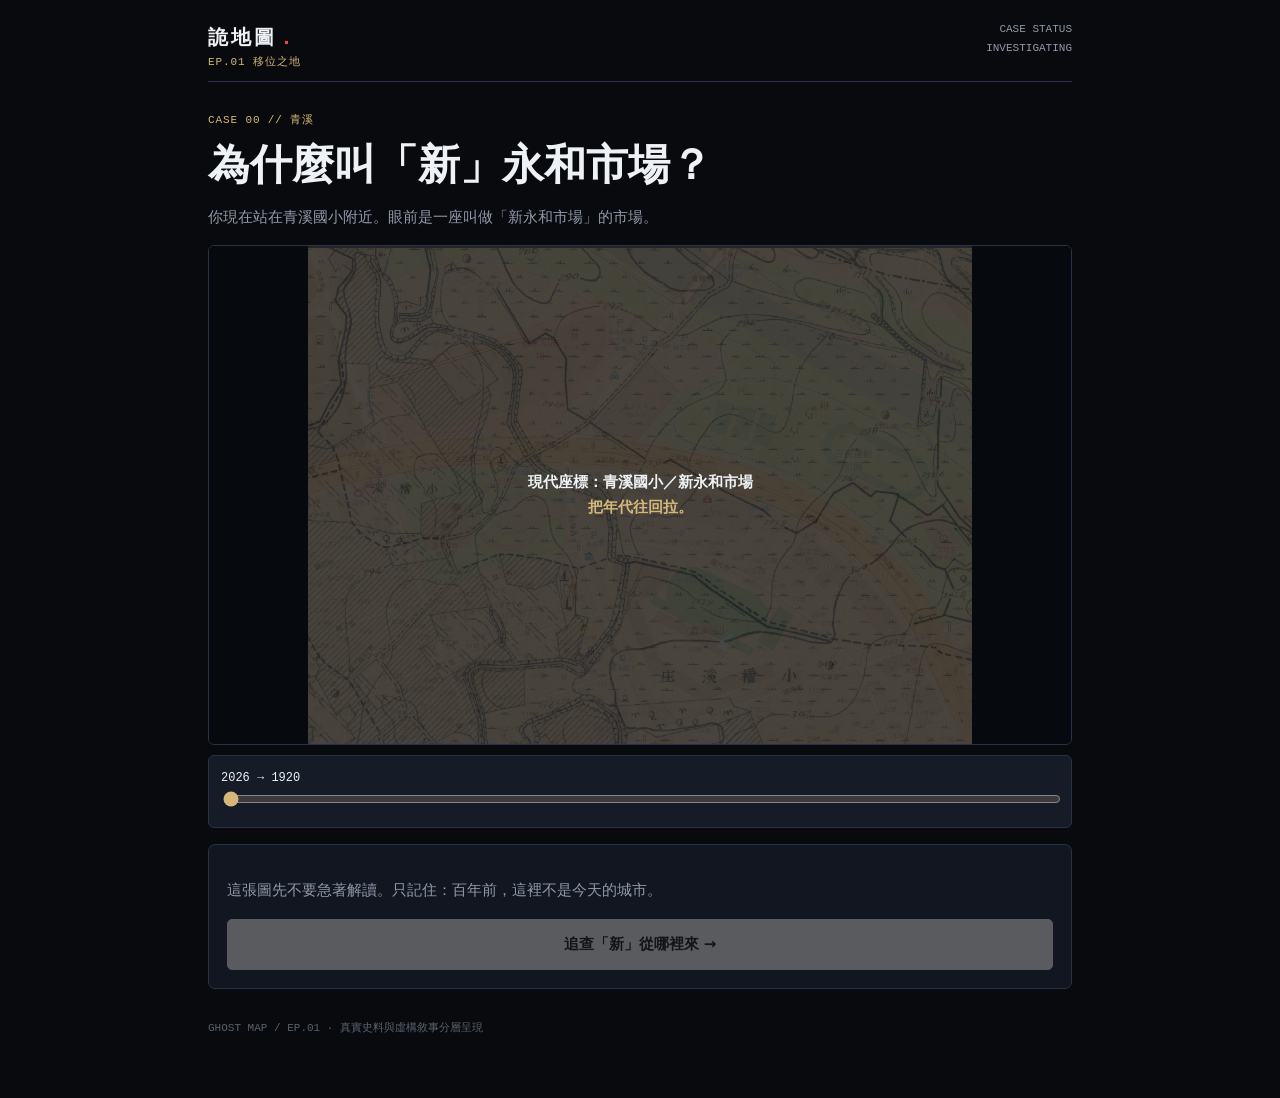
==== commit 29ecdfd9: "Add files via upload" ====
--- a/index.html
+++ b/index.html
@@ -1,747 +1 @@
-<!doctype html>
-<html lang="zh-Hant">
-<head>
-<meta charset="utf-8">
-<meta name="viewport" content="width=device-width,initial-scale=1,maximum-scale=1,user-scalable=no">
-<meta name="theme-color" content="#090a0d">
-<title>詭地圖｜EP.01 移位之地</title>
-<style>
-:root {
-  --bg: #090a0d;
-  --panel: #121620;
-  --panel-alt: #171d2b;
-  --line: #272f40;
-  --line-strong: #404c66;
-  --text: #eef1f5;
-  --muted: #8e98aa;
-  --gold: #d5b779;
-  --red: #ef4444;
-  --cyan: #38bdf8;
-  --font-mono: ui-monospace, SFMono-Regular, Menlo, Monaco, Consolas, monospace;
-}
-* { box-sizing: border-box; -webkit-tap-highlight-color: transparent; }
-body {
-  margin: 0; background: var(--bg); color: var(--text);
-  font: 15px/1.6 system-ui, -apple-system, sans-serif;
-  user-select: none; -webkit-user-select: none;
-}
-button, input, select, textarea { font: inherit; }
-button {
-  cursor: pointer; border: 1px solid var(--line);
-  background: #19202e; color: var(--text); border-radius: 4px;
-  padding: 10px 16px; min-height: 44px; display: inline-flex;
-  align-items: center; justify-content: center; gap: 8px;
-  transition: all 0.15s ease;
-}
-button:hover { border-color: var(--gold); }
-button:active { transform: scale(0.98); }
-button.primary { background: #e1ddd1; color: #11141c; font-weight: 700; border-color: #e1ddd1; }
-button.primary:hover { background: #fff; }
-button.danger { border-color: var(--red); color: var(--red); }
-button:disabled { opacity: 0.35; cursor: not-allowed; }
-.mono { font-family: var(--font-mono); }
-
-/* Layout */
-main { max-width: 1040px; margin: auto; padding: 16px 16px 60px; min-height: 100vh; }
-header {
-  display: flex; justify-content: space-between; align-items: flex-end;
-  border-bottom: 1px solid var(--line); padding-bottom: 12px; margin-bottom: 16px;
-}
-.brand { font-size: 20px; font-weight: 900; letter-spacing: 0.15em; }
-.header-meta { font-size: 11px; color: var(--muted); text-align: right; }
-
-.workstation { display: grid; grid-template-columns: 200px 1fr; gap: 24px; }
-nav.step-list { display: flex; flex-direction: column; gap: 6px; border-right: 1px solid var(--line); padding-right: 16px; }
-nav.step-list button {
-  text-align: left; justify-content: flex-start; background: none; border-color: transparent;
-  padding: 8px 10px; font-size: 12px; min-height: 38px; border-radius: 3px;
-}
-nav.step-list button.active { background: var(--panel-alt); border-color: var(--line-strong); color: var(--gold); font-weight: 700; }
-nav.step-list button.done { color: var(--text); }
-nav.step-list button.locked { color: #454d5d; cursor: not-allowed; }
-
-/* Panels & Cards */
-.screen { display: none; }
-.screen.active { display: block; }
-.panel {
-  background: var(--panel); border: 1px solid var(--line);
-  padding: 20px; border-radius: 6px; margin: 16px 0; position: relative;
-}
-.badge {
-  display: inline-block; font: 10px/1 var(--font-mono); letter-spacing: 0.1em;
-  color: var(--gold); background: #d5b77915; border: 1px solid #d5b77940;
-  padding: 4px 8px; border-radius: 3px; margin-bottom: 8px;
-}
-h2 { font-size: clamp(20px, 3.2vw, 26px); margin: 6px 0 10px; font-weight: 800; line-height: 1.3; }
-p.desc { color: var(--muted); font-size: 14px; margin: 0 0 16px; }
-
-/* Viewer Frame */
-.viewer-container {
-  position: relative; width: 100%; min-height: 340px; height: 420px; background: #07090d;
-  border: 1px solid var(--line); border-radius: 4px; overflow: hidden;
-  display: flex; align-items: center; justify-content: center;
-}
-.viewer-container img {
-  width: 100%; height: 100%; object-fit: contain; position: absolute; inset: 0; margin: auto;
-  transition: opacity 0.1s ease;
-}
-.slider-control { margin: 16px 0; background: var(--panel-alt); padding: 12px 16px; border: 1px solid var(--line); border-radius: 4px; }
-.slider-control label { display: flex; justify-content: space-between; font-size: 12px; color: var(--muted); margin-bottom: 6px; }
-input[type=range] { width: 100%; accent-color: var(--gold); cursor: pointer; }
-
-/* Highlighter Text */
-.doc-box {
-  background: #f4efe4; color: #22252a; padding: 20px; border-radius: 4px;
-  font: 15px/2 "Songti TC", "Noto Serif CJK TC", serif; margin: 14px 0;
-}
-.mark-target {
-  cursor: pointer; padding: 2px 4px; border-bottom: 2px dashed #998a68;
-  transition: all 0.2s; border-radius: 2px;
-}
-.mark-target.highlighted { background: #ffe066; border-bottom-color: #d4a017; font-weight: bold; }
-
-/* Timeline Slot & Cards */
-.timeline-track {
-  display: flex; gap: 8px; padding: 16px 8px; background: #090c12;
-  border: 1px solid var(--line); border-radius: 4px; overflow-x: auto; margin: 16px 0;
-}
-.time-slot {
-  flex: 1; min-width: 130px; height: 110px; border: 1px dashed var(--line-strong);
-  border-radius: 4px; padding: 8px; display: flex; flex-direction: column; align-items: center; justify-content: center;
-  text-align: center; font-size: 12px; position: relative; background: #0d111a;
-}
-.time-slot.has-card { border-style: solid; border-color: var(--gold); background: #d5b77910; }
-.time-slot.disputed { border-color: var(--red); background: #ef444415; }
-.card-pool { display: flex; gap: 8px; flex-wrap: wrap; margin-top: 12px; }
-.evidence-token {
-  background: #202738; border: 1px solid var(--line-strong); padding: 8px 12px;
-  border-radius: 4px; font-size: 12px; cursor: pointer; display: inline-flex; align-items: center; gap: 6px;
-}
-
-/* Photo Gallery Strip */
-.photo-strip { display: flex; gap: 8px; overflow-x: auto; padding: 8px 0 12px; }
-.photo-strip button { padding: 4px; flex-shrink: 0; width: 88px; height: 68px; background: #0b0e14; border-color: var(--line); }
-.photo-strip button.active { border-color: var(--gold); outline: 2px solid var(--gold); }
-.photo-strip img { width: 100%; height: 100%; object-fit: cover; }
-
-/* Stamp Effect */
-.stamp {
-  display: inline-block; padding: 6px 14px; font: 700 12px/1.2 var(--font-mono);
-  border: 2px solid; border-radius: 4px; text-transform: uppercase; letter-spacing: 0.1em;
-  transform: rotate(-2deg); margin: 8px 0;
-}
-.stamp.unresolved { border-color: var(--red); color: var(--red); }
-.stamp.insufficient { border-color: var(--gold); color: var(--gold); }
-
-/* Inference Slider Bar */
-.inference-bar-box {
-  background: var(--panel-alt); border: 1px solid var(--line); padding: 14px; border-radius: 4px; margin: 12px 0;
-}
-.inference-ticks { display: flex; justify-content: space-between; font-size: 11px; color: var(--muted); margin-top: 6px; }
-
-/* Toast */
-.toast {
-  position: fixed; bottom: 20px; left: 50%; transform: translateX(-50%);
-  background: #eef1f5; color: #090a0d; padding: 10px 20px; border-radius: 20px;
-  font-size: 13px; font-weight: 600; z-index: 100; box-shadow: 0 8px 24px rgba(0,0,0,0.5);
-  display: none;
-}
-
-@media (max-width: 768px) {
-  .workstation { grid-template-columns: 1fr; }
-  nav.step-list {
-    flex-direction: row; overflow-x: auto; border-right: none;
-    border-bottom: 1px solid var(--line); padding: 0 0 8px;
-  }
-  nav.step-list button { white-space: nowrap; flex-shrink: 0; }
-  .viewer-container { height: 280px; }
-}
-</style>
-</head>
-<body>
-
-<main>
-  <header>
-    <div>
-      <div class="brand">詭地圖<span style="color:var(--red)">．</span></div>
-      <div class="mono" style="font-size:11px;color:var(--gold);">EP.01 移位之地 // FORENSIC DESK</div>
-    </div>
-    <div class="header-meta mono">
-      <div>STATUS: <span id="meta-status">INVESTIGATING</span></div>
-      <div id="meta-save">AUTO-SAVED</div>
-    </div>
-  </header>
-
-  <div class="workstation">
-    <nav class="step-list" id="nav-steps" aria-label="案件步驟"></nav>
-
-    <div id="screens">
-
-      <!-- CASE 00: 青溪的空白 -->
-      <section class="screen" id="sc-00">
-        <span class="badge">CASE 00 // 序章</span>
-        <h2>青溪的空白</h2>
-        <p class="desc">現代桃園區三民路二段，青溪國小身旁座落著宏偉挑高的「新永和市場」。請向右拉動滑桿，退回 1920 年代：</p>
-        
-        <div class="viewer-container" id="viewer-00">
-          <!-- 1920 水利地形疊圖 (精確對應實體檔名) -->
-          <img id="img-00-map" src="E01_MAP-00_1920_Qingxi_School_New_Yonghe_Market_overlay.png" alt="1920水利疊圖" style="opacity:0.25;">
-          
-          <!-- 現代街廓標記層 -->
-          <div id="layer-00-modern" style="position:absolute;inset:0;background:rgba(10,13,20,0.6);display:flex;align-items:center;justify-content:center;color:var(--muted);font-size:13px;flex-direction:column;pointer-events:none;">
-            <div style="color:var(--text);font-weight:bold;margin-bottom:6px;font-size:16px;">[ 現代坐標：青溪國小 / 新永和市場 ]</div>
-            <div style="font-size:12px;">三民路二段與日光路口 · 2021 啟用之安置市場建築</div>
-            <div style="color:var(--gold);font-size:12px;margin-top:14px;background:rgba(0,0,0,0.6);padding:4px 10px;border-radius:4px;">
-              ► 請向右拖動下方「年代穿透滑桿」退回 1920 年
-            </div>
-          </div>
-        </div>
-
-        <div class="slider-control">
-          <label><span>年代穿透滑桿</span><span id="label-slider-00" class="mono">2026 (現代街廓)</span></label>
-          <input type="range" id="slider-00" min="0" max="100" value="0">
-        </div>
-
-        <div class="panel">
-          <div style="font-size:13px;color:var(--muted);">
-            鑑識發現：拉動滑桿退回 1920 年。現代的校舍、市場、重劃區道路在百年前完全蒸發，只有小檜溪的農田與水圳。
-          </div>
-          <button class="primary" id="btn-next-00" style="margin-top:12px;width:100%;" disabled>
-            記錄空間空白，追查市場身世 →
-          </button>
-        </div>
-      </section>
-
-      <!-- CASE 01: 消失的舊址 -->
-      <section class="screen" id="sc-01">
-        <span class="badge">CASE 01 // 官方文獻</span>
-        <h2>消失的舊址</h2>
-        <p class="desc">調閱桃園市政府官方搬遷新聞稿。請點擊劃記下方 3 處關鍵字，查明新市場由來。</p>
-
-        <div class="doc-box" id="doc-box-01">
-          【市府公告摘要】為配合<span class="mark-target" data-tag="g08">捷運綠線 G08 站</span>工區興建工程，原位於中正路上之舊永和市場建築物必須拆除進行基地開挖。市府經發局選定小檜溪重劃區文中三用地興建新建築，以<span class="mark-target" data-tag="relocate">安置原永和市場全數攤商</span>，並於<span class="mark-target" data-tag="year">民國 110 年 4 月搬遷營運</span>，定名為「新永和市場」。
-        </div>
-
-        <div class="inference-bar-box">
-          <div style="font-size:12px;font-weight:bold;margin-bottom:6px;">斷言界線拉桿：這份官方文件允許你推論到哪裡？</div>
-          <input type="range" id="infer-01" min="0" max="2" value="0">
-          <div class="inference-ticks mono">
-            <span>[0] 永和市場創立於2021</span>
-            <span>[1] 舊市場原本建於池塘</span>
-            <span>[2] 市場是因G08工程搬遷而來</span>
-          </div>
-        </div>
-        <p id="feedback-01" class="mono" style="font-size:12px;min-height:20px;color:var(--gold);"></p>
-
-        <button class="primary" id="btn-next-01" style="width:100%;" disabled>鎖定 G08 原址坐標 →</button>
-      </section>
-
-      <!-- CASE 02: 骨架比對 (實體檔名精準對位) -->
-      <section class="screen" id="sc-02">
-        <span class="badge">CASE 02 // 空照骨架比對</span>
-        <h2>消失在工區下的街廓</h2>
-        <p class="desc">利用穩定不變的百年中正路街道軸線，比對 1945 美軍空照與現代 G08 工區，點擊鎖定舊市場街廓。</p>
-
-        <div class="viewer-container" id="viewer-02" style="cursor:crosshair;">
-          <!-- 底層：1945 美軍空照圖 -->
-          <img id="img-02-past" src="E01_AERIAL-01B_1945_OldMarket_Closeup.png" alt="1945航照" style="opacity:1;">
-          <!-- 頂層：現代 G08 工區航照 (精確對應實際檔名 .png.png) -->
-          <img id="img-02-now" src="E01_AERIAL-01C_Modern_G08_Construction.png.png" alt="現代工區航照" style="opacity:0.5;">
-          
-          <div id="crosshair-02" style="position:absolute;width:44px;height:44px;border:2px dashed var(--gold);border-radius:50%;display:none;pointer-events:none;transform:translate(-50%,-50%);background:rgba(213,183,121,0.25);"></div>
-        </div>
-
-        <div class="slider-control">
-          <label><span>圖層透光度 (1945 ◄──► 現代工區)</span><span id="label-slider-02" class="mono">50% OVERLAY</span></label>
-          <input type="range" id="slider-02" min="0" max="100" value="50">
-        </div>
-
-        <div style="display:flex;gap:8px;margin-bottom:12px;">
-          <button id="btn-flicker-02" style="flex:1;">閃爍比對 (FLICKER)</button>
-        </div>
-
-        <div class="panel">
-          <p id="feedback-02" class="mono" style="font-size:12px;color:var(--cyan);margin:0 0 8px;">
-            請直接點擊上方空照圖中，大廟後方的舊市場工區街廓進行坐標鎖定。
-          </p>
-          <button class="primary" id="btn-next-02" style="width:100%;" disabled>街廓已鎖定，查閱舊市場生活照片 →</button>
-        </div>
-      </section>
-
-      <!-- CASE 03: 消失的市場 (全照片完整整合) -->
-      <section class="screen" id="sc-03">
-        <span class="badge">CASE 03 // 生活與實體證物</span>
-        <h2>消失的實體：舊永和市場記憶</h2>
-        <p class="desc">這是一批舊永和市場在拆除前留下的生活照片。請點擊縮圖切換檢視：</p>
-
-        <div class="viewer-container" id="viewer-03">
-          <img id="main-photo-03" src="第三代永和市場.JPG" alt="檢驗照片">
-          <div id="photo-tag-03" style="position:absolute;bottom:8px;left:8px;background:rgba(0,0,0,0.85);padding:6px 10px;font-size:11px;border-radius:2px;font-family:var(--font-mono);color:var(--gold);">
-            FILE: 第三代永和市場.JPG · 1982 竣工之綜合商業大樓全貌
-          </div>
-        </div>
-
-        <div class="photo-strip" id="strip-03">
-          <button class="active" data-src="第三代永和市場.JPG" data-desc="FILE: 第三代永和市場.JPG · 1982 竣工之綜合商業大樓全貌"><img src="第三代永和市場.JPG" alt="第三代"></button>
-          <button data-src="舊市場1.jpg" data-desc="FILE: 舊市場1.jpg · 拆除前之舊永和市場街廓外觀"><img src="舊市場1.jpg" alt="舊市場1"></button>
-          <button data-src="舊市場2.jpg" data-desc="FILE: 舊市場2.jpg · 圓弧形街角與大樓立面"><img src="舊市場2.jpg" alt="舊市場2"></button>
-          <button data-src="新市場內部.jpg" data-desc="FILE: 新市場內部.jpg · 2021 搬遷至青溪國小旁之挑高新市場"><img src="新市場內部.jpg" alt="新市場"></button>
-          <button data-src="10.jpg" data-desc="FILE: 10.jpg · 邱垂龍攝影：B1 科技廣場與金星飲茶招牌"><img src="10.jpg" alt="10"></button>
-          <button data-src="8.jpg" data-desc="FILE: 8.jpg · 邱垂龍攝影：市場內部攤位與安全帽人物"><img src="8.jpg" alt="8"></button>
-          <button data-src="9.jpg" data-desc="FILE: 9.jpg · 邱垂龍攝影：吊掛白熾燈泡與交談人群"><img src="9.jpg" alt="9"></button>
-          <button data-src="6.jpg" data-desc="FILE: 6.jpg · 肉品攤台、塑料袋與吊掛白熾燈"><img src="6.jpg" alt="6"></button>
-          <button data-src="5.jpg" data-desc="FILE: 5.jpg · 青草茶鋪、秤具與成堆草藥袋"><img src="5.jpg" alt="5"></button>
-          <button data-src="12.jpg" data-desc="FILE: 12.jpg · 蔬菜攤商婦人與成籃蔬菜"><img src="12.jpg" alt="12"></button>
-          <button data-src="13.jpg" data-desc="FILE: 13.jpg · 百花蛇舌草排污草招牌與攤商夫婦"><img src="13.jpg" alt="13"></button>
-          <button data-src="4.jpg" data-desc="FILE: 4.jpg · 街屋木料與早期路面"><img src="4.jpg" alt="4"></button>
-          <button data-src="7.png" data-desc="FILE: 7.png · 現代綜合鋼架市場採買人群"><img src="7.png" alt="7"></button>
-        </div>
-
-        <div class="panel">
-          <div style="font-size:12px;color:var(--muted);margin-bottom:6px;">
-            鑑識發現：第三代永和市場是一座地上鋼筋混凝土、地下具備商場與停車場的巨型複合建築。但當我們繼續往前檢索 1932 年以前的文獻時，卻發生了「名字斷層」……
-          </div>
-          <button class="primary" id="btn-next-03" style="width:100%;">
-            繼續往日治時期檢索名稱 →
-          </button>
-        </div>
-      </section>
-
-      <!-- CASE 04: 1932 時間錨 -->
-      <section class="screen" id="sc-04">
-        <span class="badge">CASE 04 // 矛盾年代</span>
-        <h2>時間軌道上的衝突</h2>
-        <p class="desc">往日治時期追查時，市場前身為「桃園消費市場」。請點擊放入證物卡；遇矛盾說法時親手蓋上保留印章。</p>
-
-        <div class="timeline-track">
-          <div class="time-slot" id="slot-1931">
-            <span class="mono" style="color:var(--muted);">1931</span>
-            <div class="slot-content"></div>
-          </div>
-          <div class="time-slot" id="slot-1932">
-            <span class="mono" style="color:var(--muted);">1932</span>
-            <div class="slot-content"></div>
-          </div>
-        </div>
-
-        <div class="card-pool">
-          <button class="evidence-token" id="token-press">
-            《臺灣日日新報》1932-05-28 報導：6月1日消費市場開場
-          </button>
-          <button class="evidence-token" id="token-1931">
-            地方口述資料：稱「1931 年遷至現址」
-          </button>
-        </div>
-
-        <div style="margin-top:14px;">
-          <button id="btn-stamp-conflict" class="danger" style="display:none;width:100%;">
-            蓋上 [UNRESOLVED CHRONOLOGY] 印章保留矛盾
-          </button>
-        </div>
-
-        <p id="feedback-04" class="mono" style="font-size:12px;color:var(--gold);margin-top:10px;"></p>
-        <button class="primary" id="btn-next-04" style="width:100%;margin-top:8px;" disabled>錨定完成，比對畫作 →</button>
-      </section>
-
-      <!-- CASE 05: 1939 的目光 -->
-      <section class="screen" id="sc-05">
-        <span class="badge">CASE 05 // 藝術與坐標</span>
-        <h2>畫作不是 GPS</h2>
-        <p class="desc">簡綽然 1939 年水彩畫《夜之素描》描繪了拱門、人群與夜燈。學者推測其為桃園消費市場，但能證明經緯度嗎？</p>
-
-        <div class="panel" style="background:#0c1018;border-style:dashed;">
-          <div class="mono" style="font-size:11px;color:var(--gold);">[ASSET: ART-01 // 簡綽然《夜之素描》1939 國美館入選]</div>
-          <div style="font-size:13px;margin:8px 0;color:var(--muted);">
-            特徵：拱形門樓、夜市小販、吊燈與腳踏車剪影。<br>
-            形式高度符合第一代市場外觀，但此為藝術創作與學術詮釋。
-          </div>
-        </div>
-
-        <div class="inference-bar-box">
-          <div style="font-size:12px;font-weight:bold;margin-bottom:6px;">拉桿 A：建築身分關聯度</div>
-          <input type="range" id="infer-05-art" min="0" max="2" value="0">
-          <div class="inference-ticks mono">
-            <span>完全無關</span>
-            <span>形制高度吻合 (學術詮釋)</span>
-            <span>絕對是該建築</span>
-          </div>
-        </div>
-
-        <div class="inference-bar-box">
-          <div style="font-size:12px;font-weight:bold;margin-bottom:6px;">拉桿 B：GIS 空間精確坐標支持度</div>
-          <input type="range" id="infer-05-gis" min="0" max="2" value="0">
-          <div class="inference-ticks mono">
-            <span>[0] 無法作為精確定位</span>
-            <span>可推測大致街廓</span>
-            <span>[2] 取得精確經緯度</span>
-          </div>
-        </div>
-
-        <p id="feedback-05" class="mono" style="font-size:12px;color:var(--gold);"></p>
-        <button class="primary" id="btn-next-05" style="width:100%;" disabled>確認證據界線，調閱 1920 地圖 →</button>
-      </section>
-
-      <!-- CASE 06: 終極疊合 (伏筆回收) -->
-      <section class="screen" id="sc-06">
-        <span class="badge">CASE 06 // 伏筆回收</span>
-        <h2>終極疊合：市場以前是什麼？</h2>
-        <p class="desc">第一關看過的 1920 水利地形圖重新回到桌面！現在，我們將它與 1945 舊城核心空照完全疊合。</p>
-
-        <div class="viewer-container" id="viewer-06">
-          <img id="img-06-1920" src="E01_MAP-00_1920_Qingxi_School_New_Yonghe_Market_overlay.png" alt="1920地圖" style="opacity:0.7;">
-          <img id="img-06-1945" src="E01_AERIAL-01B_1945_OldMarket_Closeup.png" alt="1945航照" style="opacity:0.5;">
-          
-          <div id="radar-scan" style="position:absolute;inset:0;background:linear-gradient(180deg,transparent,rgba(56,189,248,0.25),transparent);display:none;"></div>
-        </div>
-
-        <div class="slider-control">
-          <label><span>圖層透光度控制 (1920 ◄──► 1945)</span><span id="label-slider-06" class="mono">50% OVERLAY</span></label>
-          <input type="range" id="slider-06" min="0" max="100" value="50">
-        </div>
-
-        <button class="primary" id="btn-compute-06" style="width:100%;">
-          執行空間交集運算 (CALCULATE INTERSECTION)
-        </button>
-        <div id="compute-result-06" style="display:none;margin-top:14px;" class="panel">
-          <div class="stamp insufficient">INTERSECTION: PENDING RESEARCH</div>
-          <div style="font-size:13px;color:var(--muted);margin-top:6px;">
-            鑑識計算結果：1920 目標區水體 pixel 判讀未定，1945 市場精確 polygon 仍待中央歷史研究注入。
-          </div>
-          <button class="primary" id="btn-next-06" style="width:100%;margin-top:12px;">進入終審裁決 →</button>
-        </div>
-      </section>
-
-      <!-- CASE 07: 終局審判 -->
-      <section class="screen" id="sc-07">
-        <span class="badge">CASE 07 // 終審裁決</span>
-        <h2>它真的蓋在池塘上嗎？</h2>
-        <p class="desc">後世地方報導常稱：「1932在大廟後方填平埤塘興建消費市場」。根據你親手檢驗的所有證據，現在能證實這句話嗎？</p>
-
-        <div class="panel" style="background:#0e131d;">
-          <div class="card-pool" style="flex-direction:column;">
-            <button class="verdict-opt" data-verdict="wrong" style="text-align:left;padding:12px;">
-              <strong>[ 肯定宣稱 ]</strong> 既然報導這樣寫，又有水利圖，可以確認舊市場確實蓋在埤塘上。
-            </button>
-            <button class="verdict-opt" data-verdict="correct" style="text-align:left;padding:12px;">
-              <strong>[ 證據不足・保留結論 ]</strong> 1932未見一手填埤文字，圖層像素與建物多邊形尚未完成驗證。目前不予採信亦不下定論。
-            </button>
-          </div>
-        </div>
-
-        <div id="verdict-display" style="display:none;text-align:center;margin:16px 0;">
-          <div class="stamp insufficient" style="font-size:15px;">CASE STATUS: INSUFFICIENT EVIDENCE</div>
-          <p style="font-size:13px;color:var(--gold);margin:10px 0;">
-            「你看到的，不等於你已經證明的。嚴謹的鑑識，允許在證據不足時保持留白。」
-          </p>
-          <button class="primary" id="btn-next-07" style="margin-top:6px;width:100%;">聆聽最後的訊號 (EPILOGUE) →</button>
-        </div>
-      </section>
-
-      <!-- EPILOGUE: 錯位年代 -->
-      <section class="screen" id="sc-epilogue">
-        <span class="badge" style="color:var(--red);border-color:var(--red);">FICTION LAYER // 終章通訊</span>
-        <h2>她走錯了年代</h2>
-        
-        <div class="panel" style="background:#090a0d;border-color:#363e52;font-size:14px;line-height:2;">
-          <div class="mono" style="color:var(--muted);font-size:11px;margin-bottom:10px;">
-            [RECORDING: 異常通訊日誌 #2026-TW-084]
-          </div>
-          <p>「我站在青溪國小門口的新市場前……但導航坐標一直把我往大廟西南邊拉。」</p>
-          <p>「那裡是一片被鐵皮圍住的地下連續壁，泥水翻滾，什麼也沒有。」</p>
-          <p>「城市很少突然消失。道路改了，地景變了。市場出現了，熱鬧了八十年，市場又搬走了。城市只是一層一層，把以前的自己蓋在下面。」</p>
-          <p style="color:var(--gold);font-weight:bold;margin-top:14px;font-size:16px;">
-            「她沒有走錯路。<br>她走錯了年代。」
-          </p>
-        </div>
-
-        <button class="primary" id="btn-restart" style="width:100%;">封存調查紀錄 (重新開始)</button>
-      </section>
-
-    </div>
-  </div>
-
-  <div id="toast" class="toast"></div>
-</main>
-
-<script>
-'use strict';
-
-const SCREENS = [
-  { id: 'sc-00', title: '00 青溪空白' },
-  { id: 'sc-01', title: '01 消失舊址' },
-  { id: 'sc-02', title: '02 骨架比對' },
-  { id: 'sc-03', title: '03 市場實體' },
-  { id: 'sc-04', title: '04 1932時間錨' },
-  { id: 'sc-05', title: '05 藝術界線' },
-  { id: 'sc-06', title: '06 終極疊合' },
-  { id: 'sc-07', title: '07 終局審判' },
-  { id: 'sc-epilogue', title: '終章 錯位年代' }
-];
-
-const SAVE_KEY = 'GHOSTMAP_EP01_PERFECT_v6';
-let state = {
-  currentScreen: 'sc-00',
-  completed: []
-};
-
-const $ = id => document.getElementById(id);
-function toast(msg) {
-  const t = $('toast');
-  t.textContent = msg;
-  t.style.display = 'block';
-  setTimeout(() => { t.style.display = 'none'; }, 2800);
-}
-
-function saveProgress() {
-  try {
-    localStorage.setItem(SAVE_KEY, JSON.stringify(state));
-    $('meta-save').textContent = 'SAVED ' + new Date().toLocaleTimeString('zh-TW', {minute:'2-digit', second:'2-digit'});
-  } catch (e) {}
-}
-
-function loadProgress() {
-  try {
-    const raw = localStorage.getItem(SAVE_KEY);
-    if (raw) {
-      const p = JSON.parse(raw);
-      if (p.currentScreen && Array.isArray(p.completed)) state = p;
-    }
-  } catch (e) {}
-}
-
-function renderNav() {
-  const nav = $('nav-steps');
-  nav.replaceChildren();
-  SCREENS.forEach((sc, i) => {
-    const btn = document.createElement('button');
-    btn.className = 'mono';
-    btn.textContent = sc.title;
-    const isDone = state.completed.includes(sc.id);
-    const isCurrent = state.currentScreen === sc.id;
-    const isUnlocked = i === 0 || state.completed.includes(SCREENS[i - 1].id);
-
-    if (isCurrent) btn.classList.add('active');
-    else if (isDone) btn.classList.add('done');
-    else if (!isUnlocked) btn.classList.add('locked');
-
-    btn.onclick = () => {
-      if (isUnlocked || state.completed.includes(sc.id)) {
-        gotoScreen(sc.id);
-      } else {
-        toast('請先完成前面的鑑識節點');
-      }
-    };
-    nav.append(btn);
-  });
-}
-
-function gotoScreen(id) {
-  state.currentScreen = id;
-  document.querySelectorAll('.screen').forEach(el => el.classList.remove('active'));
-  const target = $(id);
-  if (target) target.classList.add('active');
-  window.scrollTo(0, 0);
-  renderNav();
-  saveProgress();
-}
-
-function markCompleted(id, nextId) {
-  if (!state.completed.includes(id)) {
-    state.completed.push(id);
-  }
-  if (nextId) gotoScreen(nextId);
-  else { renderNav(); saveProgress(); }
-}
-
-/* ================= 關卡事件綁定 ================= */
-
-// CASE 00
-const s00 = $('slider-00');
-const img00 = $('img-00-map');
-s00.addEventListener('input', () => {
-  const val = s00.value;
-  img00.style.opacity = Math.max(0.25, val / 100);
-  $('layer-00-modern').style.opacity = Math.max(0, 0.6 - (val / 140));
-  if (val > 80) {
-    $('label-slider-00').textContent = '1920 (桃園水利組合地形圖)';
-    $('btn-next-00').disabled = false;
-  } else {
-    $('label-slider-00').textContent = '2026 (現代街廓)';
-  }
-});
-$('btn-next-00').onclick = () => markCompleted('sc-00', 'sc-01');
-
-// CASE 01
-const highlightedTags = new Set();
-document.querySelectorAll('#doc-box-01 .mark-target').forEach(el => {
-  el.onclick = () => {
-    el.classList.toggle('highlighted');
-    if (el.classList.contains('highlighted')) highlightedTags.add(el.dataset.tag);
-    else highlightedTags.delete(el.dataset.tag);
-    checkCase01();
-  };
-});
-$('infer-01').addEventListener('input', checkCase01);
-
-function checkCase01() {
-  const inferVal = $('infer-01').value;
-  const fb = $('feedback-01');
-  const allH = highlightedTags.has('g08') && highlightedTags.has('relocate') && highlightedTags.has('year');
-  if (!allH) {
-    fb.textContent = '【待辦】請在上方公文中點擊劃記出：工程名稱、搬遷原因、年份 3 處關鍵字。';
-    $('btn-next-01').disabled = true;
-    return;
-  }
-  if (inferVal === '2') {
-    fb.textContent = '【界線吻合】官方公文確實支持市場因 G08 捷運搬遷，未作過度延伸。';
-    $('btn-next-01').disabled = false;
-  } else if (inferVal === '1') {
-    fb.textContent = '【過度推論警告】公文未提及任何埤塘！不得替公文腦補。';
-    $('btn-next-01').disabled = true;
-  } else {
-    fb.textContent = '【推論不足】市場並非 2021 創立，而是承接舊市場遷徙。';
-    $('btn-next-01').disabled = true;
-  }
-}
-$('btn-next-01').onclick = () => markCompleted('sc-01', 'sc-02');
-
-// CASE 02
-const s02 = $('slider-02');
-const imgNow = $('img-02-now');
-s02.addEventListener('input', () => {
-  imgNow.style.opacity = s02.value / 100;
-  $('label-slider-02').textContent = s02.value + '% OVERLAY';
-});
-
-let flickerInterval = null;
-$('btn-flicker-02').onclick = () => {
-  if (flickerInterval) {
-    clearInterval(flickerInterval);
-    flickerInterval = null;
-    $('btn-flicker-02').textContent = '閃爍比對 (FLICKER)';
-    imgNow.style.opacity = s02.value / 100;
-  } else {
-    $('btn-flicker-02').textContent = '停止閃爍';
-    let toggle = false;
-    flickerInterval = setInterval(() => {
-      imgNow.style.opacity = toggle ? '1' : '0';
-      toggle = !toggle;
-    }, 280);
-  }
-};
-
-$('viewer-02').onclick = (e) => {
-  const rect = $('viewer-02').getBoundingClientRect();
-  const x = e.clientX - rect.left;
-  const y = e.clientY - rect.top;
-  const cross = $('crosshair-02');
-  cross.style.left = x + 'px';
-  cross.style.top = y + 'px';
-  cross.style.display = 'block';
-  $('feedback-02').textContent = `[街廓座標已採集: X:${Math.round(x)} Y:${Math.round(y)}] 大廟景福宮後方中正路街廓鎖定成功！`;
-  $('btn-next-02').disabled = false;
-};
-$('btn-next-02').onclick = () => markCompleted('sc-02', 'sc-03');
-
-// CASE 03 (全照片切換)
-document.querySelectorAll('#strip-03 button').forEach(btn => {
-  btn.onclick = () => {
-    document.querySelectorAll('#strip-03 button').forEach(b => b.classList.remove('active'));
-    btn.classList.add('active');
-    $('main-photo-03').src = btn.dataset.src;
-    $('photo-tag-03').textContent = btn.dataset.desc;
-  };
-});
-$('btn-next-03').onclick = () => markCompleted('sc-03', 'sc-04');
-
-// CASE 04
-let placedPress = false, placed1931 = false;
-$('token-press').onclick = () => {$('slot-1932').innerHTML = '<span class="mono" style="color:var(--cyan);font-weight:bold;">1932-06-01<br>消費市場開場</span>';
-  $('slot-1932').classList.add('has-card');
-  placedPress = true;
-  $('token-press').style.display = 'none';
-  checkCase04();
-};
-$('token-1931').onclick = () => {$('slot-1931').innerHTML = '<span class="mono" style="color:var(--red);">1931 遷至現址？<br>[無一手報刊]</span>';
-  $('slot-1931').classList.add('disputed');
-  placed1931 = true;
-  $('token-1931').style.display = 'none';$('btn-stamp-conflict').style.display = 'block';
-  checkCase04();
-};
-$('btn-stamp-conflict').onclick = () => {$('slot-1931').innerHTML += '<div class="stamp unresolved" style="font-size:10px;padding:2px 4px;margin-top:4px;">UNRESOLVED</div>';
-  $('btn-stamp-conflict').disabled = true;
-  $('feedback-04').textContent = '【鑑識完成】錨定 1932 一手開場日，並依法保留 1931 矛盾衝突！';
-  $('btn-next-04').disabled = false;
-};
-function checkCase04() {
-  if (placedPress && placed1931) {
-    $('feedback-04').textContent = '檢測到 1931 與 1932 矛盾。請蓋上保留印章，不得自行腦補撫平歷史。';
-  }
-}
-$('btn-next-04').onclick = () => markCompleted('sc-04', 'sc-05');
-
-// CASE 05
-function checkCase05() {
-  const artVal = $('infer-05-art').value;
-  const gisVal = $('infer-05-gis').value;
-  const fb = $('feedback-05');
-  if (artVal === '1' && gisVal === '0') {
-    fb.textContent = '【界線嚴謹】認同形式符合學術詮釋，同時嚴守水彩畫不可提供經緯度座標之鐵律！';
-    $('btn-next-05').disabled = false;
-  } else if (gisVal !== '0') {
-    fb.textContent = '【鑑識違規】藝術畫作絕對不能作為精確 GIS 定位物證！請將拉桿 B 歸零。';
-    $('btn-next-05').disabled = true;
-  } else {
-    fb.textContent = '請調整拉桿，判定該畫作與市場之關聯。';
-    $('btn-next-05').disabled = true;
-  }
-}
-$('infer-05-art').addEventListener('input', checkCase05);
-$('infer-05-gis').addEventListener('input', checkCase05);$('btn-next-05').onclick = () => markCompleted('sc-05', 'sc-06');
-
-// CASE 06
-const s06 = $('slider-06');
-const img1945 = $('img-06-1945');
-s06.addEventListener('input', () => {
-  img1945.style.opacity = s06.value / 100;
-  $('label-slider-06').textContent = s06.value + '% (1945 航照透明度)';
-});
-$('btn-compute-06').onclick = () => {
-  const r = $('radar-scan');
-  r.style.display = 'block';
-  $('btn-compute-06').disabled = true;
-  $('btn-compute-06').textContent = '運算中 (CALCULATING OVERLAY)...';
-  setTimeout(() => {
-    r.style.display = 'none';
-    $('compute-result-06').style.display = 'block';$('btn-compute-06').textContent = '運算完成';
-  }, 1000);
-};
-$('btn-next-06').onclick = () => markCompleted('sc-06', 'sc-07');
-
-// CASE 07
-document.querySelectorAll('.verdict-opt').forEach(btn => {
-  btn.onclick = () => {
-    if (btn.dataset.verdict === 'correct') {
-      $('verdict-display').style.display = 'block';
-      toast('裁決已簽署：保留空白與證據不足。');
-    } else {
-      toast('【退回】缺少 1932 一手填埤紀錄與原始 Pixel，禁止過度宣稱！');
-    }
-  };
-});
-$('btn-next-07').onclick = () => markCompleted('sc-07', 'sc-epilogue');
-
-// 重置
-$('btn-restart').onclick = () => {
-  if (confirm('確定要封存本案卷並重置進度嗎？')) {
-    localStorage.removeItem(SAVE_KEY);
-    location.reload();
-  }
-};
-
-/* 啟動 */
-loadProgress();
-gotoScreen(state.currentScreen || 'sc-00');
-</script>
-</body>
-</html>+<!doctype html><html lang="zh-Hant"><head><meta charset="utf-8"><meta name="viewport" content="width=device-width,initial-scale=1"><meta name="theme-color" content="#090a0d"><title>詭地圖｜為什麼叫「新」永和市場？</title><link rel="stylesheet" href="style.css"></head><body><main><header><div><div class="brand">詭地圖<span style="color:var(--red)">．</span></div><div class="badge">EP.01 移位之地</div></div><div class="meta mono">CASE STATUS<br>INVESTIGATING</div></header><span class="badge">CASE 00 // 青溪</span><h1>為什麼叫「新」永和市場？</h1><p>你現在站在青溪國小附近。眼前是一座叫做「新永和市場」的市場。</p><div class="viewer"><img src="map1920.png" id="m"><div id="cover" style="position:absolute;inset:0;background:rgba(8,10,14,.72);display:grid;place-items:center;text-align:center;padding:25px"><b>現代座標：青溪國小／新永和市場<br><span style="color:var(--gold)">把年代往回拉。</span></b></div></div><div class="control"><div class="small mono" id="year">2026 → 1920</div><input id="s" type="range" min="0" max="100" value="0"></div><div class="panel"><p id="f">這張圖先不要急著解讀。只記住：百年前，這裡不是今天的城市。</p><button id="go" class="primary" disabled>追查「新」從哪裡來 →</button></div><script>const s=document.querySelector('#s'),c=document.querySelector('#cover'),g=document.querySelector('#go');s.oninput=()=>{c.style.opacity=1-s.value/100;if(s.value>25)g.disabled=false};g.onclick=()=>mark('qingxi','move.html')</script><footer class="mono">GHOST MAP / EP.01 · 真實史料與虛構敘事分層呈現</footer></main><script src="app.js"></script></body></html>
--- a/style.css
+++ b/style.css
@@ -0,0 +1,2 @@
+
+:root{--bg:#090a0d;--panel:#121620;--line:#293246;--text:#eef1f5;--muted:#9099aa;--gold:#d5b779;--red:#ef4444;--cyan:#38bdf8}*{box-sizing:border-box}body{margin:0;background:var(--bg);color:var(--text);font:15px/1.7 system-ui,-apple-system,sans-serif}main{max-width:900px;margin:auto;padding:20px 18px 60px}header{display:flex;justify-content:space-between;border-bottom:1px solid var(--line);padding-bottom:12px;margin-bottom:24px}.brand{font-weight:900;letter-spacing:.14em;font-size:20px}.mono{font-family:ui-monospace,monospace}.meta{font-size:11px;color:var(--muted);text-align:right}.badge{color:var(--gold);font:11px ui-monospace,monospace;letter-spacing:.08em}h1{font-size:clamp(26px,5vw,42px);line-height:1.2;margin:8px 0}p{color:var(--muted)}.panel{background:var(--panel);border:1px solid var(--line);padding:18px;border-radius:7px;margin:16px 0}.viewer{height:min(58vw,500px);min-height:280px;position:relative;background:#05070a;border:1px solid var(--line);overflow:hidden;border-radius:6px}.viewer img{position:absolute;inset:0;width:100%;height:100%;object-fit:contain}.control{padding:12px;background:#151b27;border:1px solid var(--line);margin-top:10px;border-radius:6px}input[type=range]{width:100%;accent-color:var(--gold)}button,.btn{border:1px solid var(--line);background:#1a2230;color:var(--text);padding:12px 16px;border-radius:5px;cursor:pointer;display:inline-block;text-decoration:none;font:inherit}button.primary,.btn.primary{background:#e1ddd1;color:#111;font-weight:800;border-color:#e1ddd1;width:100%;text-align:center}button:disabled{opacity:.35}.choice{width:100%;text-align:left;margin:5px 0}.good{border-color:var(--gold);color:var(--gold)}.doc{background:#f3eee2;color:#20242b;padding:18px;border-radius:5px;line-height:2}.mark{border-bottom:2px dashed #8f7d55;cursor:pointer;padding:2px}.mark.on{background:#ffe066;font-weight:700}.stamp{display:inline-block;border:2px solid var(--gold);color:var(--gold);padding:5px 10px;font:bold 12px ui-monospace,monospace;transform:rotate(-2deg)}.small{font-size:12px}.hidden{display:none}.evidence{font:12px ui-monospace,monospace;color:var(--cyan)}footer{margin-top:30px;color:#596274;font-size:11px}.ending{font-size:clamp(24px,5vw,42px);color:var(--gold);font-weight:900;line-height:1.5;margin:28px 0}@media(max-width:600px){main{padding:14px 12px 50px}.viewer{height:330px}header .meta{display:none}}
